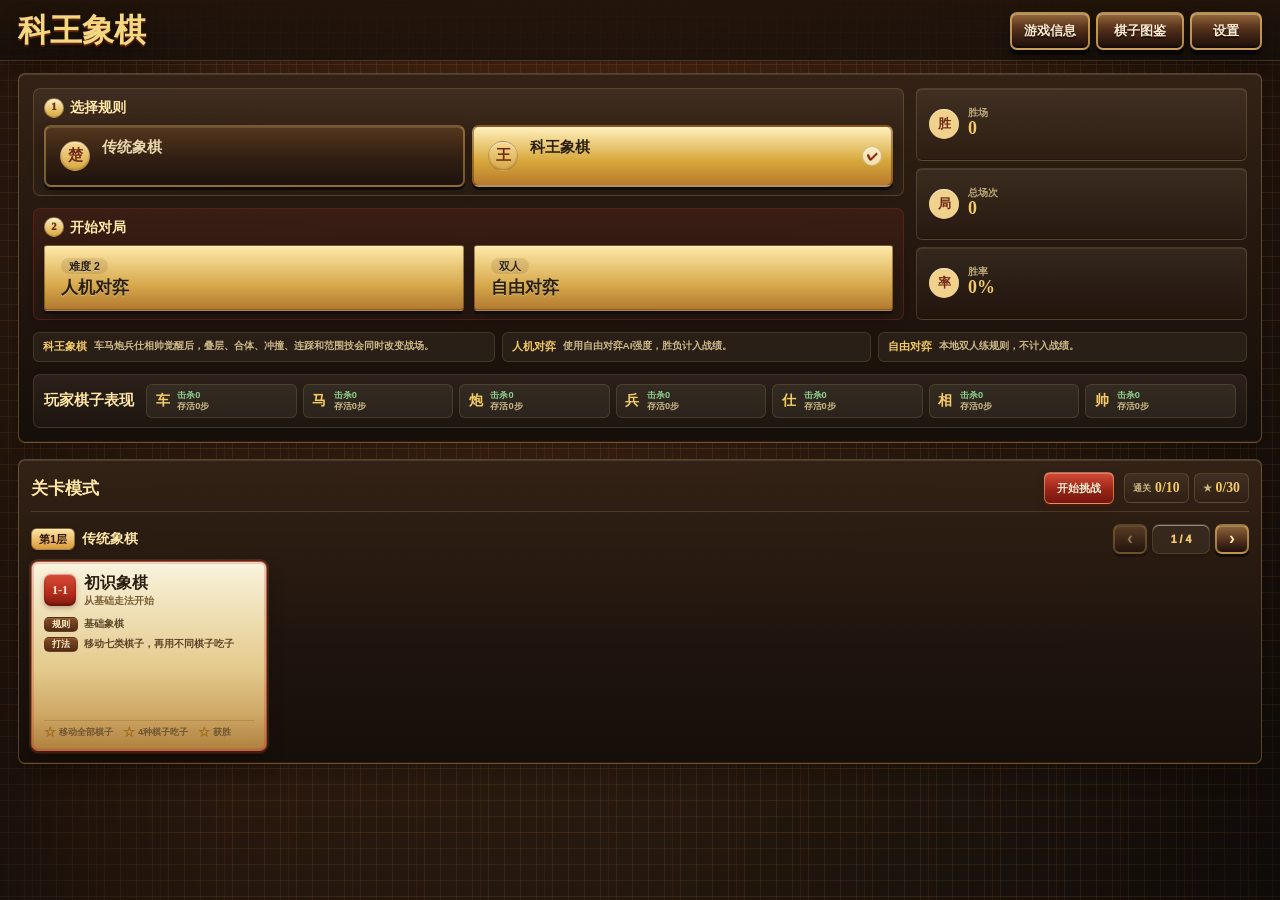
==== index.html @ 0804c70a "Paginate challenge tiers" ====
<!doctype html>
<html lang="zh-CN">
  <head>
    <meta charset="UTF-8" />
    <meta name="viewport" content="width=device-width, initial-scale=1.0" />
    <title>科王象棋</title>
    <meta name="description" content="科王象棋 / KW Chess 是一款中国象棋变体策略游戏，包含传统规则、觉醒棋子、叠层合体与对弈 AI。" />
    <link
      rel="icon"
      href="data:image/svg+xml,%3Csvg xmlns='http://www.w3.org/2000/svg' viewBox='0 0 64 64'%3E%3Ccircle cx='32' cy='32' r='28' fill='%23c8a96e' stroke='%23654321' stroke-width='4'/%3E%3Ctext x='32' y='40' text-anchor='middle' font-size='28' font-weight='bold' fill='%23b22222'%3E%E5%B8%85%3C/text%3E%3C/svg%3E"
    />
    <script type="module" crossorigin src="./assets/main-Dzpya5Uh.js"></script>
    <link rel="stylesheet" crossorigin href="./assets/main-CmqaZu65.css">
  </head>
  <body>
    <div id="app"></div>
  </body>
</html>
---- assets/main-CmqaZu65.css ----
:root{--bg: #141312;--bg-deep: #0c0b0a;--bg-warm: #1c1a18;--paper: #f4ead4;--paper-strong: #faf3e2;--paper-dim: #e8dcc4;--ink: #2c2418;--ink-soft: #7a6e5e;--ink-faint: #b0a48e;--accent: #c0392b;--accent-deep: #8b1a10;--accent-gold: #c9a84c;--accent-gold-deep: #9e7a28;--success: #2f7a58;--danger: #96524a;--info: #5e83cf;--red-piece: #b22222;--black-piece: #2c2c2c;--font-ui: "Noto Sans SC", -apple-system, "Segoe UI", sans-serif;--font-display: "Noto Serif SC", "SimSun", serif;--type-xs: .75rem;--type-sm: .85rem;--type-body: .95rem;--type-title: 1.1rem;--type-h2: 1.4rem;--type-h1: 2.2rem;--type-hero: 3.2rem;--radius-sm: 2px;--radius-md: 3px;--radius-lg: 4px;--radius-xl: 6px;--radius-pill: 4px;--shadow-card: 0 4px 16px rgba(10, 8, 4, .25), 0 1px 3px rgba(10, 8, 4, .15);--shadow-heavy: 0 12px 40px rgba(10, 8, 4, .4), 0 2px 8px rgba(10, 8, 4, .2);--shadow-btn: 0 2px 8px rgba(10, 8, 4, .3);--ease-out: cubic-bezier(.22, 1, .36, 1);--duration: .25s}*,*:before,*:after{box-sizing:border-box;margin:0;padding:0}html,body{height:100%;overflow:hidden}body{font-family:var(--font-ui);font-size:var(--type-body);color:var(--paper);background:var(--bg);-webkit-font-smoothing:antialiased;-moz-osx-font-smoothing:grayscale;-webkit-user-select:none;user-select:none}#app{width:100%;height:100%;overflow:hidden}button{font:inherit;cursor:pointer;border:none;background:none;color:inherit;touch-action:manipulation}button:disabled{opacity:.45;cursor:not-allowed}a{color:var(--accent-gold);text-decoration:none}.page-header{display:flex;align-items:center;gap:16px;padding:20px 32px}.page-title{font-family:var(--font-display);font-size:var(--type-h2);font-weight:700;color:var(--paper)}.page-body{flex:1;padding:0 32px 32px}.btn-back{display:inline-flex;align-items:center;justify-content:center;gap:4px;min-height:36px;padding:8px 14px;font-size:var(--type-sm);font-weight:700;color:#5b2a14;background:linear-gradient(180deg,#fff3d2,#d9b66c);border:1px solid rgba(77,37,16,.34);border-radius:var(--radius-pill);box-shadow:inset 0 1px #ffffff8c,0 2px 8px #00000038;transition:all var(--duration) var(--ease-out)}.btn-back:hover{background:linear-gradient(180deg,#fff8df,#e6c578);color:#441e0f;transform:translate(-2px)}.btn-primary{display:flex;align-items:center;justify-content:center;gap:10px;width:100%;padding:18px 32px;font-family:var(--font-display);font-size:1.2rem;font-weight:700;color:var(--paper-strong);background:linear-gradient(180deg,#d44a3a,#a82818);border-radius:var(--radius-md);box-shadow:var(--shadow-btn),inset 0 1px #fff3;transition:all var(--duration) var(--ease-out);position:relative;overflow:hidden}.btn-primary:before{content:"";position:absolute;top:0;right:0;bottom:0;left:0;background:linear-gradient(180deg,rgba(255,255,255,.1) 0%,transparent 50%);pointer-events:none}.btn-primary:hover:not(:disabled){transform:translateY(-2px);box-shadow:0 6px 20px #a8281880,inset 0 1px #ffffff40}.btn-primary:active:not(:disabled){transform:translateY(0)}.btn-primary .btn-icon{font-size:1.4em}.btn-primary .btn-hint{font-family:var(--font-ui);font-size:var(--type-xs);font-weight:400;opacity:.7;margin-left:auto}.btn-secondary{display:flex;align-items:center;justify-content:center;gap:8px;flex:1;padding:14px 20px;font-size:var(--type-body);font-weight:600;color:var(--ink);background:linear-gradient(180deg,var(--paper-strong) 0%,var(--paper-dim) 100%);border:1px solid rgba(0,0,0,.08);border-radius:var(--radius-md);box-shadow:var(--shadow-btn),inset 0 1px #fff9;transition:all var(--duration) var(--ease-out)}.btn-secondary:hover:not(:disabled){transform:translateY(-1px);box-shadow:0 4px 14px #0a080433,inset 0 1px #ffffffb3;background:linear-gradient(180deg,#fff 0%,var(--paper) 100%)}.btn-secondary .btn-icon{font-size:1.2em}.btn-large{padding:20px 36px;font-size:1.3rem}.home-page{width:100%;height:100%;display:flex;flex-direction:column;isolation:isolate;background:radial-gradient(ellipse at 50% -10%,rgba(207,93,47,.3) 0%,transparent 54%),radial-gradient(ellipse at 50% 100%,rgba(218,178,84,.17) 0%,transparent 48%),linear-gradient(180deg,#23150d,#15120f);position:relative}.home-page:before{content:"";position:absolute;top:0;right:0;bottom:0;left:0;z-index:-2;background:linear-gradient(rgba(120,64,29,.38) 1px,transparent 1px),linear-gradient(90deg,rgba(120,64,29,.38) 1px,transparent 1px),linear-gradient(rgba(242,190,92,.14) 1px,transparent 1px),linear-gradient(90deg,rgba(242,190,92,.14) 1px,transparent 1px),linear-gradient(135deg,#b95c2838,#462614b8 48%,#18120de0);background-size:64px 64px,64px 64px,16px 16px,16px 16px,auto;background-position:center top;opacity:.9}.home-page:after{content:"";position:absolute;top:0;right:0;bottom:0;left:0;z-index:-1;background:linear-gradient(90deg,rgba(10,7,5,.42) 0%,transparent 18%,transparent 82%,rgba(10,7,5,.42) 100%),linear-gradient(180deg,rgba(10,7,5,.12) 0%,transparent 28%,rgba(10,7,5,.36) 100%);pointer-events:none}.home-top-bar{position:relative;z-index:1;display:flex;align-items:center;justify-content:space-between;gap:14px;width:min(100%,860px);margin:0 auto;padding:calc(12px + env(safe-area-inset-top,0px)) 14px 10px;border-bottom:1px solid rgba(247,211,137,.18);flex-shrink:0;background:linear-gradient(180deg,#20130af0,#140e0ac7);box-shadow:0 8px 22px #00000047}.home-title-area{display:flex;align-items:center;gap:10px;min-width:0}.home-title{font-family:var(--font-display);font-size:clamp(1.45rem,5vw,2rem);font-weight:900;color:#f4d881;line-height:1.05;white-space:nowrap;text-shadow:0 2px 0 rgba(99,34,15,.9),0 8px 22px rgba(0,0,0,.42)}.home-subtitle{font-size:var(--type-xs);color:#d9c79f;line-height:1.35;white-space:nowrap;overflow:hidden;text-overflow:ellipsis}.home-progress-area{display:flex;gap:8px;flex-shrink:0}.home-tool-bar{display:flex;align-items:center;justify-content:flex-end;gap:6px;flex-shrink:0}.home-tool-button,.home-sheet-close{position:relative;min-width:72px;min-height:38px;display:inline-flex;align-items:center;justify-content:center;padding:0 12px;color:#f7ead1;background:linear-gradient(180deg,#ffe8aa2e,#ffe8aa0a 34%,#0003),linear-gradient(180deg,#7a4b24,#4b2715 52%,#24120c);border:2px solid rgba(216,174,91,.82);border-radius:7px;box-shadow:inset 0 1px #ffffff52,inset 0 -2px #00000057,0 5px #080705e6,0 9px 14px #0000005c;white-space:nowrap;text-shadow:0 2px 0 rgba(0,0,0,.52);transition:transform 90ms var(--ease-out),box-shadow 90ms var(--ease-out),background .14s var(--ease-out),color .14s var(--ease-out)}.home-tool-button[data-home-panel=codex]{min-width:88px}.home-tool-button b,.home-sheet-close{font-size:.84rem;font-weight:950;letter-spacing:0}.home-tool-button:hover,.home-tool-button:focus-visible,.home-sheet-close:hover,.home-sheet-close:focus-visible{color:#fff7df;transform:translateY(-1px)}.home-tool-button:active,.home-sheet-close:active{transform:translateY(3px);box-shadow:inset 0 2px 3px #0000004d,inset 0 1px #ffffff1f,0 1px #080705db,0 3px 7px #00000047}.home-tool-button[aria-pressed=true]{color:#fff7dd;background:linear-gradient(180deg,#ffebac2e,#ffebac09 32%,#00000038),linear-gradient(180deg,#cf4a34,#8e2115 56%,#4e120d);box-shadow:inset 0 1px #fff2c13d,inset 0 -2px #00000042,0 4px #3e1109e6,0 7px 14px #00000057}.home-tool-button[aria-pressed=true]:active{transform:translateY(3px);box-shadow:inset 0 2px 3px #00000057,inset 0 1px #fff2c129,0 1px #3e1109e6,0 3px 8px #0000004d}.progress-badge{display:flex;align-items:center;gap:5px;min-height:34px;padding:6px 10px;background:#faeccc1a;border:1px solid rgba(247,211,137,.2);border-radius:var(--radius-md);box-shadow:inset 0 1px #ffffff14}.progress-icon{font-size:.95rem;color:#f1c95f}.progress-text{font-family:var(--font-display);font-size:var(--type-sm);font-weight:700;color:#fff1c7;white-space:nowrap}.progress-label{font-size:var(--type-xs);color:#c6b58e;white-space:nowrap}.home-content{position:relative;z-index:1;flex:1;overflow-y:auto;overflow-x:hidden;width:min(100%,860px);margin:0 auto;padding:12px 12px calc(28px + env(safe-area-inset-bottom,0px));display:flex;flex-direction:column;gap:16px;scrollbar-width:thin;scrollbar-color:rgba(255,255,255,.1) transparent}.home-content::-webkit-scrollbar{width:6px}.home-content::-webkit-scrollbar-track{background:transparent}.home-content::-webkit-scrollbar-thumb{background:#ffffff1a;border-radius:3px}.home-action-row{display:grid;grid-template-columns:1fr 1fr;gap:7px}.home-action-primary,.home-action-secondary{min-height:36px;display:inline-flex;align-items:center;justify-content:center;gap:6px;padding:7px 10px;border-radius:var(--radius-md);font-weight:900;white-space:nowrap;box-shadow:inset 0 1px #ffffff5c,inset 0 -1px #44180852,0 3px #00000061,0 9px 16px #00000038}.home-action-primary,.home-action-secondary{color:#2a2012;background:linear-gradient(180deg,#ffe9a8,#d6a84b 62%,#b1782f);border:1px solid rgba(75,34,12,.48);text-shadow:0 1px 0 rgba(255,255,255,.35)}.home-action-primary:active,.home-action-secondary:active{transform:translateY(1px);box-shadow:inset 0 1px 3px #00000042,inset 0 -1px #ffffff21,0 1px #00000061}.home-play-panel{display:grid;gap:9px;padding:10px;background:linear-gradient(180deg,#362416e6,#22160eeb 56%,#160e09f0),#1b120cdb;border:1px solid rgba(247,211,137,.28);border-radius:7px;box-shadow:0 8px 22px #0000003d,inset 0 1px #ffffff1f,inset 0 -1px #4e230d85}.home-step-block{min-width:0;display:grid;gap:7px;padding:8px;background:linear-gradient(180deg,#fff4d211,#683d1c13 54%,#fff4d206);border:1px solid rgba(247,211,137,.18);border-radius:7px}.home-rule-step{border-color:#d8ae5b38}.home-play-step{border-color:#c0392b42;background:linear-gradient(180deg,#c0392b1f,#fff4d206)}.home-step-head{min-width:0;display:flex;align-items:center;gap:6px;min-height:22px}.home-step-head span{width:20px;height:20px;display:grid;place-items:center;flex:0 0 auto;color:#6e2917;background:linear-gradient(180deg,#fff0bc,#d8a83c);border:1px solid rgba(88,45,14,.42);border-radius:50%;font-family:var(--font-display);font-size:.66rem;font-weight:950;line-height:1;box-shadow:inset 0 1px #ffffff7a}.home-step-head b{color:#ffe7a8;font-family:var(--font-display);font-size:.82rem;font-weight:950;line-height:1;white-space:nowrap}.home-step-head em{min-width:0;margin-left:auto;color:#cdb889;font-size:.62rem;font-style:normal;font-weight:850;line-height:1;white-space:nowrap;overflow:hidden;text-overflow:ellipsis}.home-mode-switch{display:grid;grid-template-columns:repeat(2,minmax(0,1fr));gap:7px}.home-mode-button{position:relative;min-width:0;min-height:38px;display:inline-flex;align-items:center;justify-content:center;gap:7px;padding:7px 8px;color:#ead7ac;background:linear-gradient(180deg,#56381ef5,#311f12f5 55%,#1d120cf5),#2d1e12eb;border:2px solid rgba(216,174,91,.46);border-radius:7px;box-shadow:inset 0 1px #ffffff1f,0 3px #080705b8,0 7px 13px #00000038;transition:transform 90ms var(--ease-out),box-shadow 90ms var(--ease-out),background .14s var(--ease-out)}.home-mode-button i{position:absolute;top:50%;right:9px;transform:translateY(-50%);width:20px;height:20px;display:grid;place-items:center;color:#8a2b14;background:#fff8dbbd;border:1px solid rgba(94,45,15,.24);border-radius:50%;font-size:.68rem;font-style:normal;font-weight:950;line-height:1;box-shadow:inset 0 1px #ffffff9e}.home-mode-button span{width:26px;height:26px;display:grid;place-items:center;flex-shrink:0;border-radius:50%;font-family:var(--font-display);font-weight:900;color:#6e2917;background:linear-gradient(180deg,#f7d993,#d7a845);border:1px solid rgba(93,45,17,.28);box-shadow:inset 0 1px #ffffff9e,inset 0 -1px 2px #53260e47}.home-mode-button b{min-width:0;font-size:.86rem;font-weight:950;white-space:nowrap;overflow:hidden;text-overflow:ellipsis}.home-record-strip i,.home-record-strip em,.home-desktop-play-info,.home-desktop-stats{display:none}.home-mode-button.is-active{color:#2b2114;background:linear-gradient(180deg,#fff0bc,#d8a83c 58%,#b77a2c);border-color:#582d0e7a;padding-right:32px}.home-mode-button:active{transform:translateY(2px);box-shadow:inset 0 1px 2px #00000038,0 1px #080705b8,0 3px 8px #0000002e}.home-record-strip{min-width:0;display:grid;grid-template-columns:repeat(3,minmax(0,1fr));gap:5px}.home-record-strip div{min-width:0;min-height:36px;display:flex;align-items:center;justify-content:center;gap:5px;padding:5px 6px;background:linear-gradient(180deg,#fff4d213,#5230180e);border:1px solid rgba(247,211,137,.17);border-radius:6px;box-shadow:inset 0 1px #ffffff14,inset 0 -1px #0000002e}.home-record-strip b{color:#f4cb67;font-family:var(--font-display);font-size:.92rem;line-height:1;white-space:nowrap}.home-record-strip span{color:#bea87b;font-size:.68rem;font-weight:850;line-height:1;white-space:nowrap}.home-action-primary span,.home-action-secondary span{min-width:34px;padding:2px 5px;border-radius:999px;font-size:.62rem;line-height:1;text-align:center;background:#57320f21}.challenge-panel{display:grid;gap:9px;padding:10px;background:linear-gradient(180deg,#362416e6,#22160eeb 56%,#160e09f0),#160f0adb;border:1px solid rgba(247,211,137,.28);border-radius:7px;box-shadow:0 8px 22px #00000038,inset 0 1px #ffffff1f,inset 0 -1px #4e230d85}.challenge-head{display:flex;align-items:center;justify-content:space-between;gap:10px;padding-bottom:7px;border-bottom:1px solid rgba(247,211,137,.15)}.challenge-head h2{color:#ffe7a8;font-family:var(--font-display);font-size:1.08rem;line-height:1.1;margin-right:auto}.challenge-head-start{min-height:32px;display:inline-flex;align-items:center;justify-content:center;flex:0 0 auto;padding:5px 12px;color:#fff4d7;background:linear-gradient(180deg,#d44b38,#982216 58%,#74170e);border:1px solid rgba(255,220,142,.44);border-radius:6px;font-size:.7rem;font-weight:950;line-height:1;white-space:nowrap;box-shadow:inset 0 1px #ffffff47,0 2px #56190b9e,0 5px 9px #50140a33;text-shadow:0 1px 0 rgba(0,0,0,.28);transition:transform 90ms var(--ease-out),box-shadow 90ms var(--ease-out),filter 90ms var(--ease-out)}.challenge-head-start:hover,.challenge-head-start:focus-visible{filter:brightness(1.06);transform:translateY(-1px)}.challenge-head-start:active{transform:translateY(1px);box-shadow:inset 0 1px 2px #00000038,0 1px #56190b9e,0 3px 7px #50140a2e}.challenge-summary{display:flex;gap:5px;flex-shrink:0}.challenge-summary span{min-height:30px;display:inline-flex;align-items:center;justify-content:center;gap:4px;padding:4px 8px;color:#cdb889;background:linear-gradient(180deg,#fff4d213,#5230180e);border:1px solid rgba(247,211,137,.17);border-radius:6px;font-size:.56rem;font-weight:850;line-height:1;white-space:nowrap}.challenge-summary b{color:#f4cb67;font-family:var(--font-display);font-size:.86rem;line-height:1}.challenge-level-list{display:grid;grid-template-columns:1fr;gap:10px}.challenge-tier-group{min-width:0;display:grid;gap:7px}.challenge-tier-head{display:flex;align-items:center;gap:7px;min-width:0;color:#f4cb67;font-size:.7rem;font-weight:900;line-height:1}.challenge-tier-head span{flex:0 0 auto;display:inline-grid;place-items:center;min-height:22px;padding:3px 7px;color:#30180d;background:linear-gradient(180deg,#ffe5a4,#d99b36);border:1px solid rgba(63,29,12,.48);border-radius:6px;box-shadow:inset 0 1px #ffffff73,0 2px 4px #0000002e}.challenge-tier-head b{flex:1 1 auto;min-width:0;color:#ffe7a8;font-family:var(--font-display);font-size:.86rem;white-space:nowrap;overflow:hidden;text-overflow:ellipsis}.challenge-tier-head .challenge-pager{flex:0 0 auto;width:auto;margin-left:auto;display:grid;grid-template-columns:34px 58px 34px;align-items:center;gap:5px}.challenge-tier-list{display:grid;grid-template-columns:repeat(3,minmax(0,1fr));gap:8px}.challenge-level-card{position:relative;min-width:0;min-height:142px;display:grid;grid-template-rows:auto minmax(0,1fr) auto;gap:9px;padding:11px;color:#2a1d11;text-align:left;background:linear-gradient(180deg,#fff8e0fa,#e8cd8efa 58%,#c29048f7);border:1px solid rgba(93,45,17,.5);border-radius:7px;box-shadow:0 3px #48220c57,0 10px 18px #0003,inset 0 1px #ffffffd1,inset 0 -1px #54261052,inset 0 0 0 1px #fff4d238;transition:transform .12s var(--ease-out),border-color .12s var(--ease-out),background .12s var(--ease-out),box-shadow .12s var(--ease-out);overflow:hidden}.challenge-level-card.is-playable{cursor:pointer}.challenge-level-card.is-playable:hover,.challenge-level-card.is-playable:focus-visible{transform:translateY(-1px);border-color:#9e5e1c99}.challenge-level-card.is-selected{border-color:#c0392bd1;box-shadow:0 3px #5b1b0d6b,0 10px 18px #0003,inset 0 0 0 2px #c0392b3d,inset 0 1px #ffffffd1,0 0 0 2px #ffdc821f}.challenge-level-card[data-mode=kw],.challenge-level-card[data-mode=mixed]{background:linear-gradient(180deg,#fff1cffa,#e2b870fa 58%,#b46337f7)}.challenge-level-card:before{content:"";position:absolute;top:0;right:0;bottom:0;left:0;pointer-events:none;background:linear-gradient(180deg,rgba(255,255,255,.12),transparent 18%,transparent 82%,rgba(72,34,12,.14));opacity:.72}.challenge-level-card.is-completed{box-shadow:0 3px #48220c57,0 10px 18px #0003,inset 4px 0 #c0392bdb,inset 0 1px #ffffffd1,inset 0 -1px #54261052,inset 0 0 0 1px #fff4d22e}.challenge-level-card.is-locked{color:#d9c79f;background:linear-gradient(180deg,#342416f2,#231911eb);border-color:#f7d3892e;box-shadow:0 3px #08070599,0 8px 15px #0003,inset 0 1px #ffffff0f}.challenge-level-card.is-locked:before{background:linear-gradient(180deg,rgba(255,255,255,.05),transparent 24%,transparent 82%,rgba(0,0,0,.16));opacity:.9}.challenge-card-head{position:relative;z-index:1;min-width:0;display:grid;grid-template-columns:auto minmax(0,1fr);gap:8px;align-items:start}.challenge-index{width:32px;height:32px;display:grid;place-items:center;border-radius:7px;color:#fff4d7;background:linear-gradient(180deg,#d94b38,#b52d1c 58%,#82190f);font-family:var(--font-display);font-size:.76rem;font-weight:900;line-height:1;box-shadow:inset 0 1px #ffffff75,inset 0 -2px 3px #0000003d,0 2px 5px #50140a57}.challenge-card-title{min-width:0}.challenge-card-title strong{display:block;color:#2a1d11;font-family:var(--font-display);font-size:.98rem;line-height:1.12;white-space:nowrap;overflow:hidden;text-overflow:ellipsis}.challenge-card-title em{display:-webkit-box;margin-top:3px;color:#785d34;font-size:.6rem;font-style:normal;font-weight:800;line-height:1.25;-webkit-line-clamp:2;-webkit-box-orient:vertical;overflow:hidden}.challenge-force-brief{position:relative;z-index:1;min-width:0;display:grid;align-content:start;gap:5px;overflow:hidden}.challenge-force-brief p{min-width:0;display:grid;grid-template-columns:auto minmax(0,1fr);align-items:start;gap:6px;margin:0;color:#5d4528;font-size:.65rem;font-weight:850;line-height:1.36}.challenge-force-brief b{min-width:34px;display:inline-grid;place-items:center;padding:2px 5px;color:#fff1c7;background:linear-gradient(180deg,#7a3e18eb,#46230ff2);border:1px solid rgba(84,38,16,.28);border-radius:5px;font-size:.56rem;line-height:1;box-shadow:inset 0 1px #ffffff24}.challenge-force-brief span{min-width:0;display:-webkit-box;-webkit-box-orient:vertical;-webkit-line-clamp:2;overflow:hidden}.challenge-star-goals{position:relative;z-index:1;min-width:0;display:flex;flex-wrap:wrap;gap:4px 9px;padding-top:5px;border-top:1px solid rgba(92,43,16,.18)}.challenge-star-chip{min-width:0;display:inline-flex;align-items:center;justify-content:flex-start;gap:3px;padding:0;color:#6f5531;font-size:.56rem;font-weight:850;line-height:1.15}.challenge-star-chip b{flex:0 0 auto;width:auto;height:auto;display:inline;color:#9d6b1b;font-family:var(--font-display);font-size:.72rem;line-height:1}.challenge-star-chip em{min-width:0;display:block;color:inherit;font-style:normal;white-space:nowrap;overflow:hidden;text-overflow:ellipsis}.challenge-star-chip.is-earned{color:#9d2417}.challenge-star-chip.is-earned b{color:#c9781d}.challenge-level-card.is-locked .challenge-card-title strong,.challenge-level-card.is-locked .challenge-card-title em,.challenge-level-card.is-locked .challenge-force-brief,.challenge-level-card.is-locked .challenge-force-brief span,.challenge-level-card.is-locked .challenge-star-chip,.challenge-level-card.is-locked .challenge-star-chip b,.challenge-level-card.is-locked .challenge-star-chip em{color:#c1af8e;text-shadow:none}.challenge-level-card.is-locked .challenge-force-brief b{color:#e2c995;background:#fff4d217;border-color:#f7d3891a}.challenge-level-card.is-locked .challenge-star-chip{color:#b5a07b}.challenge-level-card.is-locked .challenge-star-chip b{color:#8f7d61}.challenge-level-card.is-locked .challenge-index{color:#ddc99f;background:#ffffff1a}.challenge-pager{display:grid;grid-template-columns:42px minmax(0,1fr) 42px;align-items:center;gap:7px}.challenge-pager button{height:36px;display:grid;place-items:center;color:#ffe7a8;background:linear-gradient(180deg,#ffe8aa29,#0000002e),linear-gradient(180deg,#7a4b24,#4b2715 56%,#24120c);border:2px solid rgba(216,174,91,.66);border-radius:7px;font-size:1.35rem;font-weight:900;line-height:1;box-shadow:inset 0 1px #ffffff38,0 3px #080705c7}.challenge-tier-head .challenge-pager button{height:30px;font-size:1.12rem}.challenge-pager button:active:not(:disabled){transform:translateY(2px);box-shadow:inset 0 1px 2px #0000003d,0 1px #080705c7}.challenge-pager span{min-height:34px;display:grid;place-items:center;color:#f4cb67;background:#fff4d20e;border:1px solid rgba(247,211,137,.13);border-radius:7px;font-size:.78rem;font-weight:950;line-height:1}.challenge-tier-head .challenge-pager span{min-height:30px;padding:0 6px;font-size:.66rem}.home-codex-card{padding:9px 10px 10px;background:linear-gradient(180deg,#20150de6,#0e0b08eb);border:1px solid rgba(247,211,137,.14);border-radius:var(--radius-lg);box-shadow:0 6px 18px #0003}.home-codex-head{display:flex;align-items:center;justify-content:space-between;gap:8px;margin-bottom:8px}.home-codex-head strong{display:block;font-family:var(--font-display);font-size:.98rem;color:#ffe7a8;line-height:1.1}.home-codex-head span{display:block;margin-top:1px;font-size:.68rem;color:#bba77e;line-height:1.1;white-space:nowrap}.home-codex-head em{flex-shrink:0;font-style:normal;font-size:.76rem;font-weight:900;color:#f4cb67}.home-codex-rail{display:flex;gap:7px;overflow-x:auto;overflow-y:hidden;padding-bottom:2px;scrollbar-width:none}.home-codex-rail::-webkit-scrollbar{display:none}.codex-token{flex:0 0 132px;min-width:0;min-height:50px;display:flex;align-items:center;gap:7px;padding:7px;text-align:left;color:#2a1d11;background:linear-gradient(180deg,#fff7e1f5,#e0c285eb);border:1px solid rgba(84,38,16,.38);border-radius:var(--radius-md);box-shadow:inset 0 1px #ffffff8f,0 2px 7px #0000002e}.codex-token.is-mastered{border-color:#c9a84cc7;box-shadow:inset 3px 0 #c0392bcc,inset 0 1px #ffffff8f,0 2px 7px #0000002e}.codex-token.is-locked{color:#9e9079;background:#ffffff0b;border-color:#ffffff14;box-shadow:none}.codex-piece{width:30px;height:30px;display:grid;place-items:center;flex-shrink:0;border-radius:50%;font-family:var(--font-display);font-size:1rem;font-weight:900;color:#a82116;background:#f3d997;border:1px solid rgba(95,41,16,.42)}.codex-token.is-locked .codex-piece{color:#8d806c;background:#ffffff14;border-color:#ffffff14}.codex-info{min-width:0;display:flex;flex-direction:column;gap:1px}.codex-info b{font-family:var(--font-display);font-size:.88rem;line-height:1.1;white-space:nowrap}.codex-info small{font-size:.64rem;color:#725b38;line-height:1.12;white-space:nowrap}.codex-token.is-locked .codex-info small{color:#b0a48ebd}.home-modal[hidden]{display:none}.home-modal{position:fixed;left:0;right:0;top:calc(58px + env(safe-area-inset-top,0px));bottom:0;z-index:30;display:flex;align-items:flex-start;justify-content:center;padding:8px 12px 14px;background:linear-gradient(180deg,#07050361,#070503bd);-webkit-backdrop-filter:blur(2px) saturate(.86);backdrop-filter:blur(2px) saturate(.86)}.home-modal[data-home-modal=author],.home-modal[data-home-modal=settings]{align-items:flex-start}.home-sheet{position:relative;width:min(100%,820px);max-height:calc(100vh - 78px - env(safe-area-inset-top,0px) - env(safe-area-inset-bottom,0px));display:flex;flex-direction:column;overflow:hidden;color:#fff1c7;background:linear-gradient(rgba(255,244,210,.045) 1px,transparent 1px),linear-gradient(90deg,rgba(255,244,210,.034) 1px,transparent 1px),radial-gradient(ellipse at 20% 0%,rgba(201,168,76,.13) 0%,transparent 46%),linear-gradient(180deg,#362a19fc,#17110bfc);background-size:18px 18px,18px 18px,auto,auto;border:2px solid rgba(247,211,137,.38);border-bottom-color:#492e14e0;border-radius:8px;box-shadow:0 5px #080705db,0 18px 40px #0000007a,inset 0 1px #ffffff1a;animation:homeSheetIn .15s var(--ease-out) both}.home-modal[data-home-modal=author] .home-sheet,.home-modal[data-home-modal=settings] .home-sheet{width:min(100%,430px)}.home-sheet-head{display:flex;align-items:center;justify-content:space-between;gap:10px;min-height:56px;padding:10px 14px;background:linear-gradient(180deg,#fff4d21c,#fff4d208);border-bottom:2px solid rgba(73,46,20,.72)}.home-modal[data-home-modal=codex] .home-sheet-head{display:grid;grid-template-columns:auto minmax(160px,1fr) auto;align-items:center}.home-sheet-kicker{display:block;font-size:.68rem;font-weight:850;color:#cdb889;line-height:1.1}.home-sheet-head h2{margin-top:0;font-family:var(--font-display);font-size:1.18rem;color:#ffe7a8;line-height:1.1;text-shadow:0 2px 0 rgba(0,0,0,.46)}.home-sheet-close{min-width:58px;color:#ffe7a8}.home-sheet-body{overflow-y:auto;padding:12px;display:flex;flex-direction:column;gap:10px;overscroll-behavior:contain;scrollbar-width:thin;scrollbar-color:rgba(255,255,255,.12) transparent}.home-modal-block{padding:10px 11px;background:linear-gradient(rgba(255,244,210,.028) 1px,transparent 1px),linear-gradient(90deg,rgba(255,244,210,.022) 1px,transparent 1px),linear-gradient(180deg,#fff4d217,#fff4d209);background-size:16px 16px,16px 16px,auto;border:1px solid rgba(247,211,137,.2);border-radius:7px;box-shadow:inset 0 1px #ffffff12,0 2px #0003}.home-modal-block h3,.modal-codex-section h3{font-family:var(--font-display);font-size:.95rem;color:#ffe7a8;line-height:1.15;margin-bottom:6px}.home-modal-block p{font-size:.78rem;color:#d2bf97;line-height:1.48}.home-modal-block strong{color:#fff1c7}.home-modal-block a{color:#f4cb67;font-weight:800}.info-author-card{display:grid;grid-template-columns:minmax(0,1fr) auto;align-items:stretch;gap:8px;background:linear-gradient(90deg,rgba(192,57,43,.28) 0 2px,transparent 2px),linear-gradient(rgba(255,244,210,.026) 1px,transparent 1px),linear-gradient(90deg,rgba(255,244,210,.02) 1px,transparent 1px),linear-gradient(180deg,#ffe0971c,#562c163d);background-size:auto,16px 16px,16px 16px,auto}.info-author-links{min-width:0;display:grid;grid-template-columns:minmax(108px,.45fr) minmax(0,1fr);gap:7px}.info-author-main,.info-link-list{min-width:0;display:grid;align-content:center;gap:5px;padding:8px 9px;border:1px solid rgba(247,211,137,.16);border-radius:7px;background:#120d0942;box-shadow:inset 0 1px #ffffff0f}.info-author-line{display:flex;align-items:baseline;gap:8px;margin:0}.info-author-line strong{color:#d9c79f;font-size:.8rem;font-weight:900;white-space:nowrap}.info-author-line a,.recommend-list a{text-decoration:underline;text-decoration-thickness:1px;text-underline-offset:3px}.info-author-line a{font-size:.9rem;color:#ffe7a8;white-space:nowrap}.info-author-main p:not(.info-author-line){color:#d2bf97;font-size:.7rem;line-height:1.38}.info-link-list p{margin:0;color:#d2bf97;font-size:.73rem;line-height:1.26}.info-link-list a{display:inline-flex;align-items:baseline;gap:3px;max-width:100%;color:#d2bf97}.info-link-list a span{color:#f4cb67;white-space:nowrap}.info-link-list a em{color:#cdb889;font-size:.66rem;font-style:normal;font-weight:800;white-space:nowrap}.info-qr-placeholder{min-width:92px;display:grid;justify-items:center;align-content:center;gap:4px}.info-qr-box{width:78px;aspect-ratio:1 / 1;display:grid;place-items:center;color:#4a2312bf;background:linear-gradient(45deg,#f8ecd0 25%,#fff8e8 25%,#fff8e8 50%,#f8ecd0 50%,#f8ecd0 75%,#fff8e8 75%);background-size:12px 12px;border:2px solid rgba(72,36,18,.72);border-radius:8px;box-shadow:inset 0 0 0 1px #ffffff80,0 2px #0000003d}.info-qr-box span{min-width:34px;min-height:34px;display:grid;place-items:center;color:#4a2312;background:#fff8e8e6;border:1px solid rgba(74,35,18,.34);border-radius:4px;font-size:.72rem;font-weight:950}.info-qr-placeholder>span{color:#cdb889;font-size:.6rem;font-weight:900;line-height:1.15;text-align:center}.info-stats-block{display:grid;gap:8px}.info-stats-block h3{margin-bottom:0}.info-stats-head{display:flex;align-items:center;justify-content:space-between;gap:8px;min-width:0}.stats-scope-switch{display:grid;grid-template-columns:repeat(2,minmax(0,1fr));gap:5px;width:128px;flex-shrink:0}.stats-scope-button{min-height:32px;display:grid;place-items:center;color:#dfc89a;background:linear-gradient(180deg,#fff4d21c,#fff4d209),#25190feb;border:2px solid rgba(216,174,91,.44);border-radius:7px;font-size:.68rem;font-weight:950;line-height:1;box-shadow:inset 0 1px #ffffff1a,0 3px #080705b8}.stats-scope-button.is-active{color:#3b200e;background:linear-gradient(180deg,#fff0b7,#d9a83e);border-color:#4c230c9e;box-shadow:inset 0 1px #ffffffa3,0 3px #4d260db8}.info-stats-note{color:#bda77c!important;font-size:.66rem!important;line-height:1.3!important}.usage-inline-stats{display:grid;grid-template-columns:repeat(3,minmax(0,1fr));gap:6px}.usage-inline-stats span{min-width:0;min-height:36px;display:flex;flex-direction:column;align-items:center;justify-content:center;gap:3px;padding:5px 6px;color:#cdb889;background:linear-gradient(180deg,#fff4d217,#fff4d20a);border:1px solid rgba(247,211,137,.16);border-radius:7px;font-size:.62rem;font-weight:900;line-height:1;white-space:nowrap;overflow:hidden;box-shadow:inset 0 1px #ffffff12}.usage-inline-stats b{color:#f4cb67;font-family:var(--font-display);font-size:.72rem;font-weight:950;white-space:nowrap}.usage-inline-stats em{min-width:0;color:#8fce8f;font-size:.55rem;font-style:normal;font-weight:850;overflow:hidden;text-overflow:ellipsis}.battle-piece-grid{display:grid;grid-template-columns:repeat(2,minmax(0,1fr));gap:6px}.battle-piece-card{min-width:0;display:grid;grid-template-columns:auto minmax(0,1fr);align-items:center;gap:6px;padding:6px 7px;color:#cdb889;background:linear-gradient(180deg,#fff4d217,#fff4d20a);border:1px solid rgba(247,211,137,.16);border-radius:7px;box-shadow:inset 0 1px #ffffff12}.battle-piece-card>b{width:1.1em;color:#f4cb67;font-family:var(--font-display);font-size:.86rem;font-weight:950;text-align:center}.battle-piece-card span{min-width:0;display:flex;align-items:center;gap:8px;color:#d8c49c;font-size:.6rem;font-weight:900;line-height:1;white-space:nowrap}.battle-piece-card em{min-width:0;color:#8fce8f;font-size:.6rem;font-style:normal;font-weight:850;overflow:hidden;text-overflow:ellipsis}.recommend-list{display:grid;gap:6px}.recommend-list p{margin:0;color:#d2bf97;font-size:.75rem;line-height:1.45}.recommend-list a{color:#ffe7a8;font-weight:900;white-space:nowrap}.modal-stat-grid{display:grid;grid-template-columns:repeat(4,minmax(0,1fr));gap:6px}.modal-stat-grid div{display:flex;flex-direction:column;align-items:center;justify-content:center;min-height:46px;padding:6px 4px;border:1px solid rgba(247,211,137,.18);border-radius:7px;background:linear-gradient(180deg,#fff4d21a,#fff4d20b);box-shadow:inset 0 1px #ffffff12}.modal-stat-grid b{font-family:var(--font-display);font-size:.94rem;color:#f4cb67;line-height:1.1;white-space:nowrap}.modal-stat-grid span{margin-top:2px;font-size:.65rem;color:#bda77c;white-space:nowrap}.usage-stat-grid{grid-template-columns:repeat(3,minmax(0,1fr))}.usage-stat-grid div{min-height:56px}.usage-stat-grid em{margin-top:2px;color:#8fce8f;font-size:.56rem;font-style:normal;font-weight:850;line-height:1;white-space:nowrap}.codex-overview{display:grid;grid-template-columns:auto minmax(0,1fr);gap:9px;align-items:center;padding:9px 10px;background:#fff4d211;border:1px solid rgba(247,211,137,.16);border-radius:7px;box-shadow:inset 0 1px #ffffff12,0 2px #0000002e}.codex-overview p{font-size:.76rem;line-height:1.42;color:#d2bf97}.codex-progress-pill{min-width:72px;min-height:50px;display:flex;flex-direction:column;align-items:center;justify-content:center;border-radius:7px;background:linear-gradient(180deg,#ffe7a829,#c0392b1f);border:1px solid rgba(247,211,137,.18);box-shadow:inset 0 1px #ffffff14}.codex-progress-pill b{font-family:var(--font-display);color:#f4cb67;font-size:1rem;line-height:1.1}.codex-progress-pill span{margin-top:2px;font-size:.62rem;color:#cdb889;white-space:nowrap}.codex-tab-row{display:grid;grid-template-columns:repeat(3,minmax(0,1fr));gap:6px}.codex-tab-row span{min-height:32px;display:grid;place-items:center;color:#fff1c7;background:linear-gradient(180deg,#fff4d21c,#fff4d20b);border:1px solid rgba(247,211,137,.2);border-radius:7px;font-size:.72rem;font-weight:850;white-space:nowrap;box-shadow:inset 0 1px #ffffff14,0 2px #0000002e}.modal-codex-section{display:flex;flex-direction:column;gap:7px}.modal-codex-grid{display:grid;grid-template-columns:repeat(2,minmax(0,1fr));gap:7px}.modal-codex-card{min-width:0;padding:9px;color:#2a1d11;background:linear-gradient(180deg,#fff7e1f5,#e0c285eb);border:1px solid rgba(84,38,16,.38);border-radius:7px;box-shadow:inset 0 1px #ffffff8c,0 3px #0000002e,0 5px 9px #00000029}.modal-codex-card.is-locked{border-color:#6f482457;opacity:.92}.modal-codex-head{display:flex;align-items:center;gap:7px;min-width:0}.modal-codex-piece,.modal-codex-extra{width:30px;height:30px;display:grid;place-items:center;flex-shrink:0;border-radius:50%;font-family:var(--font-display);font-weight:900;color:#a82116;background:#f3d997;border:1px solid rgba(95,41,16,.42)}.modal-codex-extra{color:#2a2012}.modal-codex-head div{min-width:0}.modal-codex-head strong{display:block;font-family:var(--font-display);font-size:.92rem;line-height:1.12;white-space:nowrap;overflow:hidden;text-overflow:ellipsis}.modal-codex-head em{display:block;margin-top:2px;color:#725b38;font-size:.64rem;font-style:normal;font-weight:700;line-height:1.1;white-space:nowrap}.modal-codex-card p{margin-top:7px;color:#5d4a2f;font-size:.7rem;line-height:1.42}.settings-block{display:flex;flex-direction:column;gap:10px}.setting-row{display:grid;grid-template-columns:minmax(0,1fr) 122px;gap:10px;align-items:center;min-height:42px}.setting-row span{min-width:0}.setting-row b{display:block;color:#fff1c7;font-size:.82rem;line-height:1.2}.setting-row small{display:block;margin-top:2px;color:#bda77c;font-size:.64rem;line-height:1.2}.setting-row input[type=range]{width:100%;accent-color:#c0392b}.setting-segment{display:grid;grid-template-columns:repeat(4,minmax(0,1fr));gap:5px}.setting-segment button{min-height:38px;border:2px solid rgba(216,174,91,.44);border-radius:7px;background:linear-gradient(180deg,#fff4d21c,#fff4d209),#25190feb;color:#d9c79f;font-size:.78rem;font-weight:950;box-shadow:inset 0 1px #ffffff1a,0 3px #080705b8}.setting-segment button.is-active{color:#2a2012;background:linear-gradient(180deg,#ffe7a6,#d5a845);border-color:#582d0e7a;box-shadow:inset 0 1px #ffffff73,0 3px #5735106b}.setting-segment button:active{transform:translateY(2px);box-shadow:inset 0 1px 2px #00000038,0 1px #080705b8}.setting-note{color:#bda77c;font-size:.7rem;line-height:1.42}.rules-switch{display:grid;grid-template-columns:repeat(2,minmax(0,1fr));gap:7px;padding-bottom:2px}.rules-switch-head{padding-bottom:0;width:100%;max-width:380px;justify-self:center}.rules-switch button{min-height:38px;display:grid;place-items:center;color:#dfc89a;background:linear-gradient(180deg,#fff4d21c,#fff4d209),#25190feb;border:2px solid rgba(216,174,91,.44);border-radius:7px;font-size:.78rem;font-weight:950;white-space:nowrap;box-shadow:inset 0 1px #ffffff1a,0 3px #080705b8}.rules-switch-head button{min-height:40px;padding-inline:10px;font-size:.8rem}.codex-piece-tabs{display:grid;grid-template-columns:repeat(4,minmax(0,1fr));gap:6px}.codex-piece-tabs button{min-width:0;min-height:34px;display:inline-flex;align-items:center;justify-content:center;gap:5px;padding:5px 6px;color:#dfc89a;background:linear-gradient(180deg,#fff4d21a,#fff4d209),#25190fe6;border:1px solid rgba(216,174,91,.38);border-radius:7px;box-shadow:inset 0 1px #ffffff14,0 2px #0807059e}.codex-piece-tabs button.is-active{color:#fff5d4;background:linear-gradient(180deg,#d94c38,#9a2115);border-color:#ffdf9780}.codex-piece-tabs button:active{transform:translateY(1px);box-shadow:inset 0 1px 2px #00000038,0 1px #0807059e}.codex-piece-tabs span{color:inherit;font-family:var(--font-display);font-size:.86rem;font-weight:950;line-height:1}.codex-piece-tabs b{min-width:0;font-size:.76rem;font-weight:900;line-height:1;white-space:nowrap;overflow:hidden;text-overflow:ellipsis}.rules-switch button.is-active:first-child{color:#2b2114;background:linear-gradient(180deg,#fff0bc,#d8a83c);border-color:#582d0e7a}.rules-switch button.is-active:last-child{color:#fff5d4;background:linear-gradient(180deg,#d94c38,#9a2115);border-color:#ffdf9770}.rules-switch button:active{transform:translateY(2px);box-shadow:inset 0 1px 2px #00000038,0 1px #080705b8}.rules-legend{display:flex;flex-wrap:wrap;gap:5px;padding:6px;background:#120c085c;border:1px solid rgba(247,211,137,.14);border-radius:7px}.rules-legend span{min-height:20px;display:inline-flex;align-items:center;padding:3px 6px;border-radius:999px;color:#f8edcf;font-size:.58rem;font-weight:900;line-height:1;white-space:nowrap}.legend-move{background:#3a8b52bd}.legend-attack{background:#b32d20c7}.legend-skill{background:#3e6086d1}.legend-combo{background:#72428fd1}.rules-pager{display:grid;grid-template-columns:42px minmax(0,1fr) 42px;align-items:center;gap:7px}.rules-pager button{min-height:36px;display:grid;place-items:center;color:#ffe7a8;background:linear-gradient(180deg,#ffe8aa29,#0000002e),linear-gradient(180deg,#7a4b24,#4b2715 56%,#24120c);border:2px solid rgba(216,174,91,.66);border-radius:7px;font-size:1.3rem;font-weight:950;line-height:1;box-shadow:inset 0 1px #ffffff38,0 3px #080705c7}.rules-pager button:active{transform:translateY(2px);box-shadow:inset 0 1px 2px #0000003d,0 1px #080705c7}.rules-pager div{min-height:36px;display:grid;place-items:center;justify-content:center;padding:6px 8px;color:#f4cb67;background:#fff4d20f;border:1px solid rgba(247,211,137,.15);border-radius:7px;line-height:1}.rules-pager b{font-size:.78rem;font-weight:950;white-space:nowrap}.rules-panel{min-width:0}.rules-grid{display:grid;grid-template-columns:repeat(2,minmax(0,1fr));gap:8px}.rules-grid.is-paged{grid-template-columns:1fr}.rule-card{min-width:0;display:flex;flex-direction:column;gap:8px;padding:8px;color:#2a1d11;background:linear-gradient(180deg,#fff8e5fa,#e0c285f0);border:1px solid rgba(84,38,16,.36);border-radius:7px;box-shadow:inset 0 1px #fff9,0 3px #00000029,0 6px 12px #00000024}.rule-visuals{min-width:0;display:grid;grid-template-columns:repeat(auto-fit,minmax(78px,1fr));align-items:stretch;gap:6px}.rule-diagram{min-width:0;display:grid;grid-template-rows:auto;align-content:start;justify-items:center;padding:6px;border:1px solid rgba(95,41,16,.18);border-radius:6px;background:#7b4a1c14}.rule-mini-board{--board-size: 5;position:relative;width:min(82px,100%);aspect-ratio:1;display:grid;grid-template-columns:repeat(var(--board-size),minmax(0,1fr));grid-template-rows:repeat(var(--board-size),minmax(0,1fr));overflow:hidden;border:2px solid rgba(96,47,19,.58);border-radius:7px;background:linear-gradient(rgba(121,68,28,.32) 1px,transparent 1px),linear-gradient(90deg,rgba(121,68,28,.32) 1px,transparent 1px),#ebd29a;background-size:calc(100% / var(--board-size)) calc(100% / var(--board-size));box-shadow:inset 0 1px #ffffff85,0 2px 5px #4b210c38}.rule-palace-frame{position:absolute;left:var(--palace-left);top:var(--palace-top);width:var(--palace-size);height:var(--palace-size);z-index:1;pointer-events:none;border:2px solid rgba(115,55,20,.68);box-shadow:inset 0 0 0 1px #fff4d252}.rule-palace-frame:before{content:"";position:absolute;top:0;right:0;bottom:0;left:0;background:linear-gradient(45deg,transparent calc(50% - 1px),rgba(115,55,20,.58) calc(50% - 1px),rgba(115,55,20,.58) calc(50% + 1px),transparent calc(50% + 1px)),linear-gradient(-45deg,transparent calc(50% - 1px),rgba(115,55,20,.58) calc(50% - 1px),rgba(115,55,20,.58) calc(50% + 1px),transparent calc(50% + 1px))}.rule-river-line{position:absolute;left:0;right:0;top:var(--river-top);height:11px;z-index:1;pointer-events:none;transform:translateY(-50%);background:linear-gradient(90deg,transparent 0 4%,rgba(88,145,170,.28) 4% 96%,transparent 96%),repeating-linear-gradient(135deg,#dbf5ffad 0,#dbf5ffad 7px,#548faa9e 7px,#548faa9e 14px);border-top:1px solid rgba(44,91,118,.54);border-bottom:1px solid rgba(44,91,118,.54);opacity:.86}.rules-grid.is-paged .rule-card{gap:8px;padding:8px}.rules-grid.is-paged .rule-visuals{grid-template-columns:1fr;gap:0}.rules-grid.is-paged .rule-diagram{padding:8px}.rules-grid.is-paged .rule-mini-board{width:min(252px,100%)}.rules-grid.is-paged .rule-cell{font-size:.58rem}.rules-grid.is-paged .rule-piece{width:min(42px,calc(100% - 6px));height:min(42px,calc(100% - 6px));font-size:1.22rem}.rule-cell{position:relative;min-width:0;min-height:0;display:grid;place-items:center;color:#532c128f;border-right:1px solid rgba(104,55,21,.2);border-bottom:1px solid rgba(104,55,21,.2);font-size:.5rem;font-weight:950;line-height:1;text-align:center;overflow:visible}.rule-cell b{position:relative;z-index:1;width:min(21px,calc(100% - 2px));height:min(21px,calc(100% - 2px));display:grid;place-items:center;border-radius:50%;color:#a82116;background:radial-gradient(circle at 36% 25%,#fff8de,#ecd08d 52%,#ba7933);border:1px solid rgba(84,38,16,.44);font-family:var(--font-display);font-size:.78rem;box-shadow:inset 0 1px #ffffff8c,0 1px 2px #0003}.rule-piece{position:relative;z-index:2;width:min(24px,calc(100% - 2px));height:min(24px,calc(100% - 2px));display:grid;place-items:center;border-radius:50%;background:#fce8c8;border:2px solid #8b1a0a;color:#c0392b;font-family:var(--font-display);font-size:.76rem;font-weight:950;line-height:1;box-shadow:inset 0 1px #ffffff94,inset 0 -1px 2px #7e441726,0 1px 2px #00000038}.rule-piece:before{content:"";position:absolute;top:3px;right:3px;bottom:3px;left:3px;border:1px solid currentColor;border-radius:50%;opacity:.72;pointer-events:none;display:none}.rule-piece.is-black{color:#111;background:#d5d0c0;border-color:#444}.rule-piece.is-ghost{opacity:.58;filter:saturate(.78)}.rule-piece-core{position:relative;z-index:1;transform:translateY(-.5px)}.rule-piece-badges{position:absolute;display:grid;place-items:center;pointer-events:none}.rule-piece-badges.is-merged{right:-1px;bottom:-1px}.rule-piece-badges.is-unmerged{right:-1px;top:50%;transform:translateY(-50%);gap:1px}.rule-piece-badges i{width:12px;height:12px;display:grid;place-items:center;border-radius:50%;color:#fff8e8;background:#e74c3c;border:1px solid rgba(90,18,12,.52);font-family:var(--font-ui);font-size:.46rem;font-style:normal;font-weight:950;line-height:1;box-shadow:0 1px 1px #00000038}.rule-piece.is-black .rule-piece-badges i{background:#7b3029}.rule-piece.is-king-piece .rule-piece-badges i{background:#8e44ad;border-color:#4c1e5c94}.rule-anim-piece{position:absolute;left:var(--from-left);top:var(--from-top);z-index:5;width:min(42px,calc((100% / var(--board-size)) - 6px));height:min(42px,calc((100% / var(--board-size)) - 6px));display:grid;place-items:center;pointer-events:none;font-size:1.22rem;filter:drop-shadow(0 4px 5px rgba(52,25,9,.34));transform:translate(-50%,-50%);animation:rulePieceMove 2.65s var(--ease-out) infinite;animation-delay:var(--anim-delay)}.rule-anim-piece .rule-piece{width:100%;height:100%;font-size:1em}.rule-anim-piece.is-denied-demo{animation-name:rulePieceDenied}.rule-anim-piece.is-skill-demo{animation-duration:2.9s}.rule-cell.is-move{color:#f8fff0;background:#368e4ec2;text-shadow:0 1px 0 rgba(0,0,0,.3)}.rule-cell.is-attack{color:#fff7dd;background:#b32d20cc;text-shadow:0 1px 0 rgba(0,0,0,.28)}.rule-cell.is-skill{color:#fff7dd;background:#3e6086d1;text-shadow:0 1px 0 rgba(0,0,0,.28)}.rule-cell.is-block{color:#5b4022;background:#5c3e1f47}.rule-cell.is-ally{color:#5a361b;background:#ffefbab8}.rule-cell.is-path{color:#fff7dd;background:#50708b94;text-shadow:0 1px 0 rgba(0,0,0,.24)}.rule-cell.is-combo{color:#fff7dd;background:#72428fd1;text-shadow:0 1px 0 rgba(0,0,0,.28)}.rule-cell.is-palace{color:#5d3719b8;background:linear-gradient(135deg,#fff4d26b,#e1b4582e)}.rule-cell.is-palace.is-move{background:linear-gradient(135deg,rgba(255,244,210,.28),transparent 52%),#368e4ec2}.rule-cell.is-palace.is-attack{background:linear-gradient(135deg,rgba(255,244,210,.22),transparent 52%),#b32d20cc}.rule-cell.is-palace.is-skill{background:linear-gradient(135deg,rgba(255,244,210,.2),transparent 52%),#3e6086d1}.rule-cell.is-palace.is-combo{background:linear-gradient(135deg,rgba(255,244,210,.2),transparent 52%),#72428fd1}.rule-cell.is-blocked{color:#48301aa8;background:linear-gradient(135deg,transparent 42%,rgba(72,48,26,.36) 44%,rgba(72,48,26,.36) 56%,transparent 58%),#48301a29}.rule-copy{min-width:0}.rule-copy ul{margin-top:0;padding-left:1em;color:#5d4a2f;font-size:.66rem;line-height:1.35}.rule-copy section+section{margin-top:8px}.rules-grid.is-paged .rule-copy ul{margin-top:0;font-size:.74rem;line-height:1.46}.rule-copy li+li{margin-top:2px}.settings-panel{display:grid;gap:10px}.sound-control-grid{display:grid;gap:8px}.sound-toggle-row,.sound-slider-row{display:grid;align-items:center;gap:8px;min-height:46px;padding:8px;border:1px solid rgba(247,211,137,.2);border-radius:7px;background:linear-gradient(180deg,#fff4d21a,#fff4d20a);box-shadow:inset 0 1px #ffffff12,0 2px #00000029}.sound-toggle-row{grid-template-columns:minmax(0,1fr) auto}.sound-slider-row{grid-template-columns:72px minmax(110px,1fr) 42px}.sound-toggle-row span,.sound-slider-row span,.sound-slider-row strong{color:#fff1c7;font-size:.78rem;font-weight:900;line-height:1;white-space:nowrap}.setting-toggle-input{-webkit-appearance:none;-moz-appearance:none;appearance:none;position:relative;width:44px;height:24px;border:1px solid rgba(247,211,137,.26);border-radius:999px;background:#110c08c7;box-shadow:inset 0 1px 3px #0000006b,0 1px #ffffff14}.setting-toggle-input:before{content:"";position:absolute;top:3px;left:3px;width:18px;height:18px;border-radius:50%;background:#dbc188;box-shadow:0 1px 2px #0000005c,inset 0 1px #ffffff8c;transition:transform .12s var(--ease-out),background .12s var(--ease-out)}.setting-toggle-input:checked{background:linear-gradient(180deg,#d94c38,#912015);border-color:#ffdf9770}.setting-toggle-input:checked:before{transform:translate(20px);background:#fff0bc}.sound-slider-row input[type=range]{width:100%;height:20px;min-height:20px;padding:0;border:0;-webkit-appearance:none;-moz-appearance:none;appearance:none;border-radius:999px;background:linear-gradient(90deg,#d94c38 0 var(--slider-fill),rgba(17,12,8,.76) var(--slider-fill) 100%);box-shadow:inset 0 1px 2px #00000094,0 1px #ffffff14}.sound-slider-row input[type=range]::-webkit-slider-runnable-track{height:20px;border-radius:999px;background:transparent}.sound-slider-row input[type=range]::-webkit-slider-thumb{-webkit-appearance:none;-moz-appearance:none;appearance:none;width:22px;height:22px;margin-top:-1px;border:2px solid #7c1b12;border-radius:50%;background:#fff0bc;box-shadow:0 2px #00000040}.sound-slider-row input[type=range]::-moz-range-track{height:20px;border-radius:999px;background:transparent}.sound-slider-row input[type=range]::-moz-range-thumb{width:18px;height:18px;border:2px solid #7c1b12;border-radius:50%;background:#fff0bc;box-shadow:0 2px #00000040}.sound-slider-row strong{color:#f4cb67;text-align:right}.ai-choice-grid{display:grid;grid-template-columns:repeat(3,minmax(0,1fr));gap:7px}.ai-choice-button{min-width:0;min-height:78px;display:grid;align-content:center;justify-items:start;gap:3px;padding:8px;color:#d9c79f;text-align:left;background:linear-gradient(180deg,#fff4d21a,#fff4d20a),#160f0a8f;border:2px solid rgba(216,174,91,.32);border-radius:7px;box-shadow:inset 0 1px #ffffff14,0 3px #080705b8}.ai-choice-button b{color:#fff1c7;font-size:.86rem;line-height:1}.ai-choice-button span{color:#f4cb67;font-size:.62rem;font-weight:900;line-height:1}.ai-choice-button em{color:#bda77c;font-size:.54rem;font-style:normal;font-weight:800;line-height:1.2;white-space:nowrap}.ai-choice-button.is-active{color:#fff7dd;background:linear-gradient(180deg,#ffe8aa2e,#0000001f),linear-gradient(180deg,#d94c38,#912015);border-color:#ffdf9785}.ai-choice-button.is-active em,.ai-choice-button.is-active span,.ai-choice-button.is-active b{color:#fff3c2}.ai-choice-button:active{transform:translateY(2px);box-shadow:inset 0 1px 2px #0000003d,0 1px #080705b8}.tier-section{position:relative;animation:fadeInUp .5s var(--ease-out) both}.tier-section:nth-child(1){animation-delay:0s}.tier-section:nth-child(2){animation-delay:.08s}.tier-section:nth-child(3){animation-delay:.16s}.tier-header{display:flex;align-items:center;gap:9px;margin-bottom:8px;padding:0 2px 7px;border-bottom:1px solid rgba(247,211,137,.15)}.tier-icon{width:32px;height:32px;display:flex;align-items:center;justify-content:center;font-size:1.05rem;background:radial-gradient(circle at 35% 28%,#fff1c8,#e9c676 42%,#9c4c22);border:1px solid rgba(60,27,11,.7);border-radius:var(--radius-md);flex-shrink:0;color:#542410;box-shadow:0 2px 8px #00000042,inset 0 1px #ffffff73}.tier-info{flex:1;min-width:0}.tier-name{font-family:var(--font-display);font-size:clamp(1.08rem,3.6vw,1.35rem);font-weight:700;color:#ffe7a8;line-height:1.2}.tier-desc{font-size:var(--type-xs);color:#d2bf97;margin-top:2px;line-height:1.35;white-space:nowrap;overflow:hidden;text-overflow:ellipsis}.tier-progress{flex-shrink:0}.tier-stars-count{font-size:var(--type-sm);font-weight:600;color:#f4cb67;white-space:nowrap}.tier-locked .tier-icon{filter:grayscale(.85);opacity:.55}.tier-locked .tier-name,.tier-locked .tier-desc{opacity:.52}.tier-levels{display:grid;grid-template-columns:repeat(2,1fr);gap:7px}.level-card{display:flex;align-items:center;gap:9px;min-height:54px;padding:8px 10px;background:linear-gradient(180deg,#fff7e1f7,#dec38deb);border:1px solid rgba(84,38,16,.38);border-radius:var(--radius-md);transition:all var(--duration) var(--ease-out);text-align:left;color:var(--ink);box-shadow:0 3px 10px #00000038,inset 0 1px #ffffff9e;overflow:hidden}.level-card:hover:not(:disabled){background:linear-gradient(180deg,#fffbeb,#eccc8ef7);border-color:#c0392b94;transform:translateY(-1px)}.level-card:active:not(:disabled){transform:translateY(0);background:linear-gradient(180deg,#e8cb97f5,#fff6dbfa)}.level-card-locked{background:#21191285;border-color:#ffffff14;color:var(--ink-faint);box-shadow:none;opacity:1}.level-card-completed{border-color:#c9a84c9e;box-shadow:0 3px 10px #00000038,inset 3px 0 #c0392bd1,inset 0 1px #ffffff9e}.level-card-index{flex-shrink:0}.level-num{width:28px;height:28px;display:flex;align-items:center;justify-content:center;font-family:var(--font-display);font-size:var(--type-sm);font-weight:700;color:#fff4d7;background:radial-gradient(circle at 35% 26%,#dc5a48,#b52d1c 55%,#78150e);border-radius:50%;box-shadow:inset 0 1px #ffffff47,0 1px 4px #50140a61}.level-lock{width:28px;height:28px;display:flex;align-items:center;justify-content:center;font-size:.85rem;border-radius:50%;background:#ffffff0f}.level-card-pieces{display:flex;gap:2px;flex-shrink:0;max-width:42px;overflow:hidden}.level-piece-icon{font-family:var(--font-display);font-size:1.05rem;font-weight:700;color:#9b2518;text-shadow:0 1px 0 rgba(255,255,255,.45)}.level-card-locked .level-piece-icon{color:var(--ink-faint)}.level-card-info{flex:1;min-width:0;display:flex;flex-direction:column;gap:1px}.level-card-name{font-family:var(--font-display);font-size:var(--type-body);font-weight:600;color:#2a1d11;line-height:1.22;white-space:nowrap;overflow:hidden;text-overflow:ellipsis}.level-card-desc{font-size:var(--type-xs);color:#735c3b;line-height:1.25;white-space:nowrap;overflow:hidden;text-overflow:ellipsis}.level-card-locked .level-card-name{color:#a99b85}.level-card-locked .level-card-desc{color:#b0a48eb8}.stars{display:flex;gap:1px;flex-shrink:0;align-items:center}.stars-sm .star{font-size:.8rem}.stars-md .star{font-size:1rem}.star-earned{color:#c0392b;text-shadow:0 1px 0 rgba(255,255,255,.45)}.star-empty{color:#927b54;opacity:.45}.tier-coming .tier-header{border-bottom:none;opacity:.58;margin-bottom:0}.tier-coming .tier-icon{background:#ffffff08;border-color:#ffffff0a}.levels-page,.upgrade-page{width:100%;height:100%;display:flex;flex-direction:column;background:var(--bg)}.game-page{width:100%;height:100%;display:flex;flex-direction:column;isolation:isolate;background:radial-gradient(ellipse at 18% 0%,rgba(192,57,43,.18) 0%,transparent 42%),radial-gradient(ellipse at 85% 100%,rgba(201,168,76,.14) 0%,transparent 44%),linear-gradient(180deg,#1a100a,#0d0b0a);overflow:hidden;position:relative}.game-page:before{content:"";position:absolute;top:0;right:0;bottom:0;left:0;z-index:-1;background:linear-gradient(rgba(91,45,20,.18) 1px,transparent 1px),linear-gradient(90deg,rgba(91,45,20,.18) 1px,transparent 1px);background-size:28px 28px;opacity:.6;pointer-events:none}.game-header{display:flex;flex-direction:column;align-items:stretch;gap:6px;padding:calc(6px + env(safe-area-inset-top,0px)) 10px 6px;background:linear-gradient(180deg,#20130af5,#120d0ae6);border-bottom:1px solid rgba(247,211,137,.18);flex-shrink:0;min-height:50px;box-shadow:0 8px 20px #00000047;position:relative;z-index:2}.game-header-main{display:flex;align-items:center;gap:9px;min-width:0}.btn-back-game{flex-shrink:0;min-width:72px;min-height:38px;padding:8px 12px}.game-header-title{display:flex;align-items:center;gap:8px;flex:1;min-width:0}.game-header-piece{font-family:var(--font-display);font-size:1rem;font-weight:700;color:#f0cf76;flex-shrink:0;max-width:58px;overflow:hidden;white-space:nowrap}.game-header-text{display:flex;flex-direction:column;gap:1px;min-width:0}.game-header-name{font-family:var(--font-display);font-size:.98rem;font-weight:700;color:#fff1c7;line-height:1.2;white-space:nowrap;overflow:hidden;text-overflow:ellipsis}.game-header-desc{font-size:var(--type-xs);color:#cbb78d;line-height:1.2;white-space:nowrap;overflow:hidden;text-overflow:ellipsis}.game-header-badge{font-size:.7rem;font-weight:700;color:#ffe39b;background:#c9a84c21;border:1px solid rgba(201,168,76,.3);border-radius:var(--radius-pill);padding:3px 7px;white-space:nowrap;flex-shrink:0}.game-header-ai{color:#c9dcff;background:#4a6ca833;border-color:#84a9e852}.game-header-stars{display:flex;align-items:center;gap:2px;flex-shrink:0}.game-header-star-count{font-size:var(--type-xs);color:#cbb78d;margin-left:3px}.game-status-strip{display:flex;align-items:center;gap:6px;min-width:0;overflow-x:auto;overflow-y:hidden;padding-bottom:1px;scrollbar-width:none}.game-status-strip::-webkit-scrollbar{display:none}.game-status-chip{flex:0 0 auto;min-height:25px;display:inline-flex;align-items:center;justify-content:center;padding:3px 8px;border-radius:var(--radius-md);border:1px solid rgba(247,211,137,.14);background:#fff4d20e;color:#d9c79f;font-size:.7rem;font-weight:800;white-space:nowrap;box-shadow:inset 0 1px #ffffff0d}.game-status-chip[hidden]{display:none}.game-toolbar-row{display:flex;align-items:center;gap:8px;min-width:0}.game-toolbar-row .game-status-strip{flex:1 1 auto}.game-live-turn{color:#ffe6a6;border-color:#c9a84c52;background:#c9a84c1f}.game-live-turn.is-black-turn{color:#d7e7ff;border-color:#668fc057;background:#405b8538}.game-live-turn.is-red-turn{color:#ffe6a6}.game-live-turn.is-draw-turn{color:#d7d0bd}.game-live-message{max-width:min(360px,34vw);justify-content:flex-start;color:#ffe2a3;overflow:hidden;text-overflow:ellipsis}.game-action-bar{flex:0 0 auto;display:flex;align-items:center;gap:6px}.game-action-button{min-width:58px;min-height:27px;padding:4px 10px;border-radius:var(--radius-sm);border:1px solid rgba(247,211,137,.28);background:linear-gradient(180deg,#7e4a22f2,#482613fa);color:#ffe9b6;font-family:var(--font-body);font-size:.72rem;font-weight:900;box-shadow:inset 0 1px #ffffff1f,0 3px #00000061}.game-action-button:active{transform:translateY(2px);box-shadow:inset 0 1px #ffffff14,0 1px #0000006b}.game-layout{flex:1;display:flex;overflow:hidden;min-height:0}.game-board-area{flex:1;display:flex;align-items:center;justify-content:center;position:relative;overflow:hidden;background:linear-gradient(180deg,#281b11c2,#120d09e6),#15100b;padding:6px}.game-board-area:before{content:"";position:absolute;top:0;right:0;bottom:0;left:0;pointer-events:none;background:linear-gradient(180deg,rgba(255,225,154,.035),transparent 30%,rgba(0,0,0,.18) 100%)}.game-board-area iframe{position:relative;z-index:1;width:min(100%,calc((100dvh - 96px) * 600 / 664));height:min(100%,calc(100dvh - 96px));min-height:unset;aspect-ratio:600 / 664;border:none;display:block;border-radius:var(--radius-sm);background:transparent;box-shadow:0 0 0 1px #f7d38957,0 0 0 4px #5a2d1257,0 18px 42px #00000061,0 0 36px #d8ae5b14}.game-info-panel{width:260px;flex-shrink:0;background:linear-gradient(180deg,#1f150dfa,#100d0afc);border-left:1px solid rgba(247,211,137,.18);overflow-y:auto;display:flex;flex-direction:column;scrollbar-width:thin;scrollbar-color:rgba(255,255,255,.08) transparent}.game-info-panel::-webkit-scrollbar{width:4px}.game-info-panel::-webkit-scrollbar-track{background:transparent}.game-info-panel::-webkit-scrollbar-thumb{background:#ffffff1a;border-radius:2px}.info-section{padding:11px 13px;border-bottom:1px solid rgba(247,211,137,.1);flex-shrink:0}.info-section-title{font-size:.68rem;font-weight:700;color:#d9c79f;text-transform:uppercase;letter-spacing:0;margin-bottom:8px}.hint-display{font-size:var(--type-sm);color:#fff1c7;line-height:1.55;min-height:2.8em}.hint-display.hint-empty{color:var(--ink-faint);font-style:italic}.move-legend{display:flex;flex-wrap:wrap;gap:5px 8px;margin-top:9px;padding-top:8px;border-top:1px solid rgba(247,211,137,.08)}.move-legend span{display:inline-flex;align-items:center;gap:4px;color:#bda981;font-size:.66rem;font-weight:800;white-space:nowrap}.move-mark{width:10px;height:10px;display:inline-block;flex-shrink:0;border-radius:50%}.move-mark-safe{background:#27ae60;box-shadow:0 0 0 2px #27ae602e}.move-mark-warning{background:#f1c40f;box-shadow:0 0 0 2px #f1c40f2e}.move-mark-danger{background:#e74c3c;box-shadow:0 0 0 2px #e74c3c33}.move-mark-stack{border:2px solid #3498db;background:#3498db29}.move-mark-charge{border:2px dashed #27ae60;background:transparent}.star-goal-list{display:flex;flex-direction:column;gap:5px}.star-goal{display:flex;align-items:center;gap:7px;font-size:var(--type-sm);color:#cab991;padding:5px 7px;border-radius:var(--radius-sm);background:radial-gradient(ellipse at 50% 0%,rgba(255,230,166,.055),transparent 54%),linear-gradient(180deg,#fff4d20d,#5230180a);border:1px solid rgba(247,211,137,.1);line-height:1.3}.star-goal-earned{color:#fff0c0;background:#c9a84c1a;border-color:#c9a84c3d}.star-goal-icon{font-size:.95rem;color:var(--ink-faint);flex-shrink:0}.star-goal-earned .star-goal-icon{color:var(--accent-gold)}.star-goal-desc{flex:1}.info-note{margin-top:6px;font-size:var(--type-xs);color:var(--ink-faint);font-style:italic}.game-codex-mini{display:grid;grid-template-columns:repeat(2,minmax(0,1fr));gap:5px}.game-codex-chip{min-width:0;display:flex;align-items:center;gap:5px;padding:5px 6px;background:radial-gradient(ellipse at 50% 0%,rgba(255,230,166,.055),transparent 54%),linear-gradient(180deg,#fff4d20e,#5230180b);border:1px solid rgba(247,211,137,.13);border-radius:var(--radius-sm)}.game-codex-chip b{width:22px;height:22px;display:grid;place-items:center;flex-shrink:0;border-radius:50%;font-family:var(--font-display);font-size:.78rem;color:#a82116;background:radial-gradient(circle at 35% 24%,#fff6d6,#f2d389 46%,#b57b2d);border:1px solid rgba(95,41,16,.35);box-shadow:inset 0 1px #ffffff94,inset 0 -1px 2px #55270e38}.game-codex-chip span{min-width:0;display:flex;flex-direction:column;font-size:.72rem;font-weight:800;color:#fff1c7;line-height:1.12;white-space:nowrap;overflow:hidden;text-overflow:ellipsis}.game-codex-chip em{margin-top:1px;font-size:.58rem;font-style:normal;font-weight:700;color:#bba77e;white-space:nowrap}.winrate-wrap{display:flex;flex-direction:column;gap:5px}.winrate-labels{display:flex;justify-content:space-between;align-items:center}.wr-red{font-size:var(--type-sm);font-weight:700;color:#e05050}.wr-blk{font-size:var(--type-sm);font-weight:700;color:#8ab4c8}.wr-center{font-size:var(--type-xs);color:var(--ink-faint)}.winrate-bar{height:8px;background:#ffffff14;border-radius:4px;overflow:hidden;position:relative}.winrate-fill-red{position:absolute;left:0;top:0;height:100%;background:linear-gradient(90deg,#8b1a10,#c0392b);border-radius:4px 0 0 4px;transition:width .35s ease}.winrate-advantage{text-align:center;font-size:var(--type-xs);color:var(--ink-faint)}.cap-rows{display:flex;flex-direction:column;gap:6px}.cap-row{display:flex;align-items:flex-start;gap:7px}.cap-row-label{font-size:var(--type-xs);font-weight:700;min-width:18px;padding-top:2px;flex-shrink:0}.cap-row-label.red{color:#e05050}.cap-row-label.blk{color:#8ab4c8}.cap-list{display:flex;flex-wrap:wrap;gap:3px;flex:1;min-height:20px;align-items:center}.cap-item{width:21px;height:21px;display:flex;align-items:center;justify-content:center;border-radius:50%;font-size:11px;font-weight:700;font-family:var(--font-display)}.cap-item.red{background:#fce8c8;color:#c0392b;border:1px solid #8b1a0a}.cap-item.blk{background:#d5d0c0;color:#111;border:1px solid #555}.cap-empty{font-size:var(--type-xs);color:var(--ink-faint)}.move-log{display:flex;flex-direction:column;gap:2px;max-height:200px;overflow-y:auto;scrollbar-width:thin;scrollbar-color:rgba(255,255,255,.08) transparent}.move-log::-webkit-scrollbar{width:3px}.move-log::-webkit-scrollbar-thumb{background:#ffffff1a}.log-entry{padding:4px 6px;border-radius:var(--radius-sm);font-size:.72rem;line-height:1.4;border-left:2px solid transparent;background:#ffffff05}.log-entry.log-red{border-left-color:#c0392b;color:var(--paper)}.log-entry.log-blk{border-left-color:#4a6f82;color:var(--paper-dim)}.log-empty{font-size:var(--type-xs);color:var(--ink-faint);font-style:italic}.freeplay-card{display:flex;align-items:center;gap:9px;width:100%;min-height:52px;padding:8px 10px;margin-bottom:7px;background:linear-gradient(135deg,#742318f5,#ac3a25f0 48%,#6a2812f5);border:1px solid rgba(251,211,123,.34);border-radius:var(--radius-md);color:#fff1c7;transition:all var(--duration) var(--ease-out);text-align:left;box-shadow:0 3px 12px #00000042,inset 0 1px #ffffff29;overflow:hidden}.freeplay-card:hover{background:linear-gradient(135deg,#8a271bfa,#c6422af5 48%,#802e14fa);border-color:#fbd37b85;transform:translateY(-1px)}.freeplay-card:active{transform:translateY(0)}.freeplay-icon{font-family:var(--font-display);width:28px;height:28px;display:flex;align-items:center;justify-content:center;font-size:1.05rem;color:#7d2115;background:#f2d389;border-radius:50%;flex-shrink:0;box-shadow:inset 0 1px #ffffff8a,0 1px 4px #390d076b}.freeplay-label{font-family:var(--font-display);font-size:var(--type-body);font-weight:700;color:#ffe39b;flex-shrink:0}.freeplay-desc{font-size:var(--type-xs);color:#fff1c7c7;flex:1;min-width:0;line-height:1.25;white-space:nowrap;overflow:hidden;text-overflow:ellipsis}.freeplay-star{font-size:1rem;flex-shrink:0}@media(max-width:900px){.game-layout{flex-direction:column}.game-board-area{flex:0 0 auto;min-height:0;height:auto;overflow:hidden;padding:4px 4px 0}.game-board-area iframe{min-height:unset;height:min(calc((100vw - 10px)*1.1067),54dvh);max-width:100%}.game-info-panel{width:100%;flex:1 1 auto;min-height:0;height:auto;flex-shrink:0;border-left:none;border-top:1px solid rgba(247,211,137,.12);flex-direction:column;overflow-x:hidden;overflow-y:auto;gap:7px;padding:8px;align-items:stretch;scrollbar-width:thin;scrollbar-color:rgba(255,255,255,.08) transparent}.game-info-panel::-webkit-scrollbar{height:3px}.info-section{flex-shrink:0;width:100%;height:auto;min-height:0;border-bottom:none;border-right:none;border:1px solid rgba(247,211,137,.1);border-radius:var(--radius-md);background:radial-gradient(ellipse at 50% 0%,rgba(255,230,166,.055),transparent 54%),linear-gradient(180deg,#fff4d20d,#5230180a);overflow:hidden;display:flex;flex-direction:column}.panel-history{overflow:hidden}.panel-history .move-log{flex:0 0 auto;max-height:118px;overflow-y:auto}.panel-goals .star-goal-list{overflow:hidden}.hint-display{overflow:hidden;display:-webkit-box;-webkit-line-clamp:3;-webkit-box-orient:vertical;min-height:unset}}@media(max-width:520px){.home-top-bar{flex-direction:row;align-items:center;gap:8px;padding:calc(9px + env(safe-area-inset-top,0px)) 10px 8px}.home-title-area{flex-direction:column;align-items:flex-start;gap:1px}.home-title{font-size:1.4rem}.home-subtitle{display:none}.home-tool-bar{gap:4px;margin-left:auto}.home-tool-button{min-width:78px;min-height:36px;padding:0 8px}.home-tool-button[data-home-panel=author],.home-tool-button[data-home-panel=codex]{min-width:84px}.home-tool-button b,.home-sheet-close{font-size:.76rem}.progress-badge{min-height:31px;padding:5px 7px;justify-content:center}.progress-label{display:none}.progress-icon{font-size:.9rem}.progress-text{font-size:.78rem}.home-content{padding:9px 9px calc(24px + env(safe-area-inset-bottom,0px));gap:10px}.home-action-row{gap:6px}.home-action-primary,.home-action-secondary{min-height:34px;padding:6px 8px;font-size:.82rem}.home-play-panel{gap:7px;padding:8px}.home-step-block{gap:6px;padding:7px}.home-step-head{min-height:20px}.home-step-head span{width:18px;height:18px;font-size:.6rem}.home-step-head b{font-size:.76rem}.home-step-head em{font-size:.56rem}.home-mode-switch{gap:6px}.home-mode-button{min-height:36px;gap:5px;padding:6px 7px}.home-mode-button span{width:23px;height:23px;font-size:.78rem}.home-mode-button b{font-size:.76rem}.home-record-strip{grid-column:1 / -1;gap:5px}.home-record-strip div{min-height:32px;padding:4px 5px}.challenge-panel{gap:7px;padding:8px}.challenge-head{gap:8px;padding-bottom:6px}.challenge-head h2{font-size:1rem}.challenge-summary{gap:4px}.challenge-summary span{min-height:30px;padding:4px 6px}.challenge-level-list{grid-template-columns:1fr;gap:6px}.challenge-tier-group{gap:5px}.challenge-tier-head{gap:6px;font-size:.64rem}.challenge-tier-head span{min-height:20px;padding:3px 6px}.challenge-tier-head b{font-size:.8rem}.challenge-tier-head .challenge-pager{grid-template-columns:32px 48px 32px;gap:4px}.challenge-tier-head .challenge-pager button{height:30px;font-size:1.08rem}.challenge-tier-head .challenge-pager span{min-height:30px;padding-inline:3px;font-size:.58rem}.challenge-tier-list{grid-template-columns:1fr;gap:6px}.challenge-level-card{min-height:122px;gap:6px;padding:8px}.challenge-card-head{gap:6px}.challenge-index{width:32px;height:28px;font-size:.64rem}.challenge-card-title em{-webkit-line-clamp:2}.challenge-force-brief{gap:4px}.challenge-force-brief p{gap:5px;font-size:.6rem;line-height:1.3}.challenge-force-brief b{min-width:30px;padding-inline:4px;font-size:.5rem}.challenge-force-brief span{-webkit-line-clamp:2}.challenge-star-goals{gap:4px;padding:4px}.challenge-star-chip{min-height:26px;gap:3px;padding:3px 4px;font-size:.52rem}.challenge-star-chip b{width:16px;height:16px;font-size:.62rem}.challenge-pager{grid-template-columns:38px minmax(0,1fr) 38px;gap:6px}.challenge-pager button{height:34px}.home-codex-card{padding:8px 9px 9px}.codex-token{flex-basis:122px;min-height:46px;padding:6px}.codex-piece{width:27px;height:27px;font-size:.92rem}.home-modal{top:calc(50px + env(safe-area-inset-top,0px));padding:7px 8px 8px}.home-sheet{max-height:calc(100vh - 62px - env(safe-area-inset-top,0px) - env(safe-area-inset-bottom,0px))}.home-sheet-head{padding:10px 10px 8px}.home-modal[data-home-modal=codex] .home-sheet-head{grid-template-columns:auto minmax(152px,1fr) auto;gap:6px}.home-sheet-head h2{font-size:1.05rem}.home-sheet-body{padding:8px;gap:7px}.home-modal-block{padding:8px}.info-author-card{grid-template-columns:minmax(0,1fr) auto;gap:6px}.info-author-links{grid-template-columns:1fr;gap:6px}.info-author-main,.info-link-list{padding:7px 8px}.info-link-list a{display:inline}.info-qr-placeholder{min-width:82px}.info-qr-box{width:72px;border-width:1px}.info-qr-placeholder>span{max-width:74px;font-size:.54rem}.recommend-list{grid-template-columns:1fr;gap:5px}.modal-stat-grid{gap:5px}.modal-stat-grid b{font-size:.82rem}.usage-inline-stats{gap:5px}.usage-inline-stats span{min-height:34px;padding:4px 5px}.usage-inline-stats b{font-size:.68rem}.battle-piece-card{grid-template-columns:28px minmax(0,1fr);gap:4px;padding:6px 8px}.battle-piece-card>b{width:28px;font-size:.86rem}.battle-piece-card span{font-size:.62rem}.battle-piece-card em{font-size:.6rem}.codex-overview{grid-template-columns:1fr;gap:7px}.codex-progress-pill{min-height:42px;flex-direction:row;gap:5px}.modal-codex-grid{grid-template-columns:1fr;gap:6px}.modal-codex-card{padding:7px}.modal-codex-card p{font-size:.68rem;line-height:1.36}.rules-switch{gap:6px}.rules-switch-head{gap:4px}.rules-switch button{min-height:35px;font-size:.74rem}.rules-switch-head button{min-height:36px;padding-inline:7px;font-size:.72rem}.codex-piece-tabs{grid-template-columns:repeat(4,minmax(0,1fr));gap:5px}.codex-piece-tabs button{min-height:32px;gap:4px;padding-inline:4px}.codex-piece-tabs span{font-size:.78rem}.codex-piece-tabs b{font-size:.68rem}.rules-grid{grid-template-columns:1fr;gap:6px}.rules-legend{gap:4px;padding:5px}.rules-legend span{padding-inline:5px;font-size:.54rem}.rules-pager{grid-template-columns:38px minmax(0,1fr) 38px;gap:6px}.rules-pager button,.rules-pager div{min-height:34px}.rule-card{gap:7px;padding:7px}.rule-visuals{grid-template-columns:repeat(auto-fit,minmax(76px,1fr));gap:5px}.rule-diagram{padding:4px}.rule-mini-board{width:86px}.rules-grid.is-paged .rule-card{gap:9px;padding:8px}.rules-grid.is-paged .rule-visuals{grid-template-columns:1fr;gap:7px}.rules-grid.is-paged .rule-visuals.diagram-count-1{grid-template-columns:1fr}.rules-grid.is-paged .rule-visuals.diagram-count-3 .rule-diagram:last-child{grid-column:auto;justify-self:stretch;width:auto}.rules-grid.is-paged .rule-mini-board{width:min(236px,100%)}.rules-grid.is-paged .rule-piece{width:min(40px,calc(100% - 6px));height:min(40px,calc(100% - 6px));font-size:1.12rem}.rules-grid.is-paged .rule-copy ul{font-size:.7rem;line-height:1.42}.rule-copy ul{font-size:.64rem;line-height:1.32}.sound-toggle-row,.sound-slider-row{min-height:42px;padding:7px}.sound-slider-row{grid-template-columns:66px minmax(86px,1fr) 38px}.ai-choice-grid{gap:6px}.ai-choice-button{min-height:68px;padding:7px}.setting-row{grid-template-columns:minmax(0,1fr) 104px;gap:8px}.setting-segment{gap:4px}.tier-levels{grid-template-columns:1fr;gap:6px}.tier-header{margin-bottom:7px;padding-bottom:6px;gap:8px}.tier-icon{width:31px;height:31px;font-size:1rem}.tier-name{font-size:1.08rem}.tier-desc{font-size:.72rem}.tier-stars-count{font-size:.78rem}.level-card{min-height:50px;padding:7px 9px;gap:8px}.level-num,.level-lock,.freeplay-icon{width:27px;height:27px}.level-card-name,.freeplay-label{font-size:.9rem}.level-card-desc,.freeplay-desc{font-size:.7rem}.freeplay-card{min-height:50px;padding:7px 9px;gap:8px;margin-bottom:6px}.stars-sm .star{font-size:.75rem}.game-header{padding:calc(5px + env(safe-area-inset-top,0px)) 8px 6px;gap:4px}.game-header-main{gap:6px}.btn-back-game{min-width:58px;min-height:32px;padding:6px 9px}.game-header-name{font-size:var(--type-body)}.game-header-title{gap:6px}.game-header-piece,.game-header-desc{display:none}.game-header-stars .star{font-size:.78rem}.game-status-chip{min-height:23px;padding:2px 7px;font-size:.66rem}.game-toolbar-row{gap:6px}.game-action-bar{gap:5px}.game-action-button{min-width:48px;min-height:26px;padding:3px 8px;font-size:.66rem}.game-live-message{max-width:160px}.game-board-area{padding:3px 3px 0}.game-board-area iframe{width:100%;height:min(calc((100vw - 8px)*1.1067),53dvh);box-shadow:0 0 0 1px #f7d38933,0 10px 22px #00000038}.game-info-panel{min-height:0;padding:8px}.info-section{width:100%;height:auto;min-height:0;padding:10px 11px}.panel-codex{width:100%}.game-codex-mini{gap:4px}.game-codex-chip{padding:4px 5px}.hint-display{line-height:1.42}.game-header-badge{padding:3px 6px}}@media(max-width:370px){.home-top-bar{gap:6px;padding-left:8px;padding-right:8px}.home-title{font-size:1.08rem}.home-tool-bar{gap:3px}.home-tool-button{min-width:66px;min-height:34px;padding:0 4px}.home-tool-button[data-home-panel=author],.home-tool-button[data-home-panel=codex]{min-width:78px}.home-tool-button b,.home-sheet-close{font-size:.68rem}.home-sheet-head{min-height:52px}.home-modal[data-home-modal=codex] .home-sheet-head{grid-template-columns:60px minmax(150px,1fr) 48px;gap:5px}.home-modal[data-home-modal=codex] .home-sheet-head h2{font-size:.92rem}.home-modal[data-home-modal=codex] .home-sheet-close{min-width:48px;padding-inline:4px}.rules-switch-head{gap:5px}.rules-switch-head button{min-height:36px;padding-inline:6px;font-size:.68rem}.codex-piece-tabs{gap:4px}.codex-piece-tabs button{min-height:30px;padding-inline:3px}.codex-piece-tabs span{font-size:.72rem}.codex-piece-tabs b{font-size:.62rem}.info-author-card{grid-template-columns:minmax(0,1fr) auto}.info-author-main p:not(.info-author-line),.recommend-list p{font-size:.68rem}.info-link-list p{font-size:.7rem}.info-qr-placeholder{min-width:74px}.info-qr-box{width:66px}.modal-stat-grid{gap:4px}.modal-stat-grid div{padding-left:2px;padding-right:2px}.usage-inline-stats span{gap:3px;padding-inline:4px}.usage-inline-stats em{font-size:.46rem}.battle-piece-card{gap:3px 4px;padding:6px 7px}.battle-piece-card>b{font-size:.82rem}.battle-piece-card span{gap:6px}.battle-piece-card span,.battle-piece-card em{font-size:.6rem}.home-mode-button{gap:4px;padding-inline:5px}.home-mode-button b{font-size:.68rem}.home-record-strip div{min-height:30px}.home-record-strip b{font-size:.78rem}.home-action-primary,.home-action-secondary{gap:4px;padding-inline:5px;font-size:.74rem}.home-action-primary span,.home-action-secondary span{min-width:30px;padding-inline:4px;font-size:.55rem}.challenge-card-head{gap:5px}.challenge-index{width:30px;height:26px;font-size:.58rem}.challenge-card-title strong{font-size:.86rem}.challenge-card-title em{font-size:.54rem}.challenge-force-brief p{font-size:.56rem}.challenge-star-chip{font-size:.48rem}.challenge-star-chip b{font-size:.58rem}.rule-card{gap:6px}.rule-visuals{grid-template-columns:repeat(2,minmax(0,1fr));gap:6px}.rule-mini-board{width:92px}.rule-cell{font-size:.46rem}.rule-cell b,.rule-piece{font-size:.68rem}.rule-visuals.diagram-count-1{grid-template-columns:1fr}.rule-visuals.diagram-count-3 .rule-diagram:last-child{grid-column:1 / -1;justify-self:center;width:min(142px,100%)}.rule-copy ul{font-size:.6rem}.rules-grid.is-paged .rule-visuals{gap:6px}.rules-grid.is-paged .rule-mini-board{width:min(232px,100%)}.rules-grid.is-paged .rule-cell{font-size:.5rem}.rules-grid.is-paged .rule-piece{width:min(39px,calc(100% - 6px));height:min(39px,calc(100% - 6px));font-size:1.08rem}.rules-grid.is-paged .rule-anim-piece{width:min(39px,calc((100% / var(--board-size)) - 6px));height:min(39px,calc((100% / var(--board-size)) - 6px));font-size:1.08rem}.rules-grid.is-paged .rule-copy ul{font-size:.67rem;line-height:1.4}.sound-slider-row{grid-template-columns:60px minmax(70px,1fr) 34px}.sound-toggle-row span,.sound-slider-row span,.sound-slider-row strong{font-size:.7rem}.ai-choice-button{min-height:64px}.ai-choice-button em{font-size:.54rem}}@media(min-width:600px)and (max-width:899px){.tier-levels{grid-template-columns:repeat(2,1fr)}}@media(min-width:800px){.home-top-bar{padding-left:18px;padding-right:18px}.home-content{padding-left:18px;padding-right:18px;gap:18px}}@media(min-width:1024px){.home-top-bar,.home-content{width:min(100%,1280px)}.home-content{display:flex;flex-direction:column;gap:16px}.home-play-panel{grid-template-columns:minmax(560px,1fr) minmax(300px,.38fr);grid-template-areas:"rules record" "play record" "info info" "stats stats";align-items:stretch;gap:12px;padding:14px}.home-rule-step{grid-area:rules}.home-play-step{grid-area:play}.home-step-block{gap:7px;padding:8px 10px}.home-step-head{min-height:21px}.home-step-head span{width:20px;height:20px;font-size:.66rem}.home-step-head b{font-size:.86rem}.home-step-head em{font-size:.64rem}.home-mode-switch,.home-action-row{align-self:stretch}.home-mode-button{min-height:48px;display:grid;grid-template-columns:auto minmax(0,1fr);grid-template-rows:auto auto;justify-content:start;align-content:center;gap:4px 12px;padding:12px 14px;text-align:left}.home-mode-button span{grid-row:1 / 3;width:30px;height:30px;font-size:.92rem}.home-mode-button b{font-size:.96rem;line-height:1.1}.home-record-strip{grid-area:record;align-self:stretch;grid-template-columns:1fr;gap:7px}.home-record-strip div{min-height:44px;display:grid;grid-template-columns:auto minmax(0,1fr);grid-template-rows:auto auto auto;align-content:center;justify-content:start;gap:2px 9px;padding:10px 12px;text-align:left}.home-record-strip i{grid-row:1 / 4;width:30px;height:30px;display:grid;place-items:center;align-self:center;color:#6e2917;background:#f1d28c;border-radius:50%;font-family:var(--font-display);font-size:.82rem;font-style:normal;font-weight:950;box-shadow:inset 0 1px #ffffff7a}.home-record-strip span,.home-record-strip b,.home-record-strip em{grid-column:2}.home-record-strip span{font-size:.64rem}.home-record-strip b{font-size:1.12rem}.home-record-strip em{display:block;color:#a89264;font-size:.58rem;font-style:normal;font-weight:850;line-height:1.2;white-space:nowrap}.home-action-row{gap:10px}.home-action-primary,.home-action-secondary{min-height:48px;flex-direction:column;align-items:flex-start;justify-content:center;gap:5px;padding:12px 16px;text-align:left}.home-action-primary b,.home-action-secondary b{font-size:1.05rem;line-height:1.08}.home-action-primary span,.home-action-secondary span{min-width:auto;padding:3px 8px;font-size:.66rem}.home-desktop-play-info{grid-area:info;min-width:0;display:grid;grid-template-columns:1.25fr 1fr 1fr;gap:7px}.home-desktop-play-info p{min-width:0;margin:0;display:grid;grid-template-columns:auto minmax(0,1fr);align-items:center;gap:7px;padding:7px 9px;color:#d8c49c;background:#fff4d20e;border:1px solid rgba(247,211,137,.13);border-radius:6px}.home-desktop-play-info b{color:#f4cb67;font-size:.66rem;font-weight:950;white-space:nowrap}.home-desktop-play-info span{min-width:0;color:#cdb889;font-size:.62rem;font-weight:850;line-height:1.25;white-space:nowrap;overflow:hidden;text-overflow:ellipsis}.home-desktop-stats{grid-area:stats;min-width:0;display:grid;grid-template-columns:auto minmax(0,1fr);align-items:center;gap:12px;padding:9px 10px;background:linear-gradient(180deg,#fff4d212,#fff4d208);border:1px solid rgba(247,211,137,.14);border-radius:7px}.home-desktop-stats>strong{color:#ffe7a8;font-family:var(--font-display);font-size:.92rem;font-weight:950;white-space:nowrap}.home-desktop-piece-grid{min-width:0;display:grid;grid-template-columns:repeat(7,minmax(0,1fr));gap:6px}.home-desktop-piece{min-width:0;display:grid;grid-template-columns:auto minmax(0,1fr);grid-template-rows:auto auto;align-items:center;gap:2px 6px;padding:6px 7px;color:#d8c49c;background:#fff4d20e;border:1px solid rgba(247,211,137,.13);border-radius:6px}.home-desktop-piece b{grid-row:1 / 3;width:1.2em;color:#f4cb67;font-family:var(--font-display);font-size:.9rem;font-weight:950;text-align:center}.home-desktop-piece em,.home-desktop-piece i{min-width:0;color:#8fce8f;font-size:.58rem;font-style:normal;font-weight:850;line-height:1;white-space:nowrap;overflow:hidden;text-overflow:ellipsis}.home-desktop-piece i{color:#cdb889}.challenge-panel{gap:12px;padding:12px}.challenge-level-list{gap:12px}.challenge-tier-list{grid-template-columns:repeat(auto-fill,minmax(210px,1fr));gap:10px}.challenge-level-card{min-height:190px;gap:10px;padding:12px}.challenge-force-brief{font-size:.69rem;line-height:1.44;-webkit-line-clamp:4}.challenge-star-goals{gap:5px 10px;padding-top:6px}.challenge-star-chip{font-size:.58rem}.challenge-star-chip em{white-space:nowrap}.home-modal[data-home-modal=codex] .home-sheet{width:min(100%,900px)}.rules-grid.is-paged .rule-mini-board{width:min(320px,100%)}.rules-grid.is-paged .rule-piece{width:min(52px,calc(100% - 8px));height:min(52px,calc(100% - 8px));font-size:1.42rem}.rules-grid.is-paged .rule-anim-piece{width:min(52px,calc((100% / var(--board-size)) - 8px));height:min(52px,calc((100% / var(--board-size)) - 8px));font-size:1.42rem}.rules-grid.is-paged .rule-anim-piece .rule-piece{width:100%;height:100%;font-size:1em}.rules-grid.is-paged .rule-copy ul{font-size:.72rem;line-height:1.46}}@media(min-width:1200px){.game-info-panel{width:320px}}@keyframes fadeInUp{0%{opacity:0;transform:translateY(16px)}to{opacity:1;transform:translateY(0)}}@keyframes homeSheetIn{0%{opacity:0;transform:translateY(-5px) scale(.99)}to{opacity:1;transform:translateY(0) scale(1)}}@keyframes rulePieceMove{0%,8%{left:var(--from-left);top:var(--from-top);opacity:0;transform:translate(-50%,-50%) scale(.94)}16%{left:var(--from-left);top:var(--from-top);opacity:1;transform:translate(-50%,-50%) scale(1)}56%,72%{left:var(--to-left);top:var(--to-top);opacity:1;transform:translate(-50%,-50%) scale(1.03)}82%{left:var(--to-left);top:var(--to-top);opacity:0;transform:translate(-50%,-50%) scale(.98)}83%,to{left:var(--from-left);top:var(--from-top);opacity:0;transform:translate(-50%,-50%) scale(.94)}}@keyframes rulePieceDenied{0%,8%{left:var(--from-left);top:var(--from-top);opacity:0;transform:translate(-50%,-50%) scale(.94)}16%,70%{left:var(--from-left);top:var(--from-top);opacity:1;transform:translate(-50%,-50%) scale(1)}34%,46%{left:var(--bump-left);top:var(--bump-top);opacity:1;transform:translate(-50%,-50%) scale(1.02) rotate(-4deg)}56%{left:var(--from-left);top:var(--from-top);opacity:1;transform:translate(-50%,-50%) scale(1)}82%,to{left:var(--from-left);top:var(--from-top);opacity:0;transform:translate(-50%,-50%) scale(.94)}}@media(prefers-reduced-motion:reduce){.home-sheet{animation:none}.rule-anim-piece{animation:none;opacity:1}}
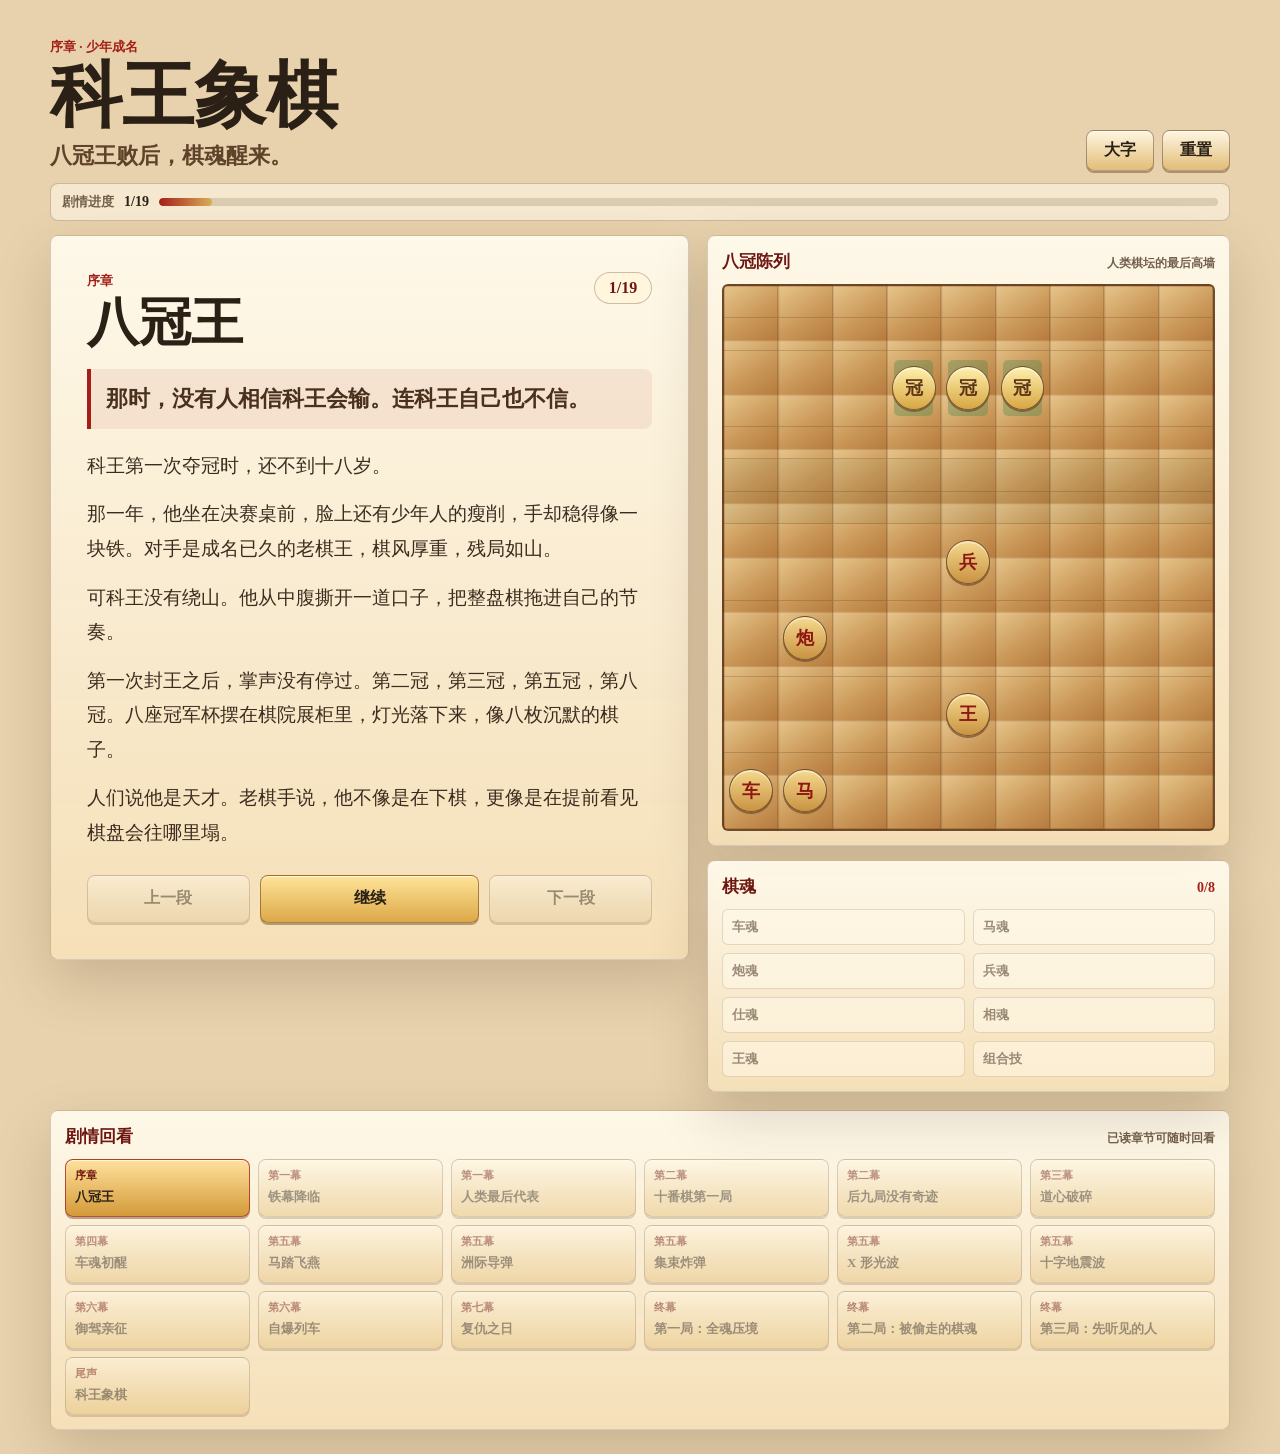
==== commit 89c7e1ee: "Ship story-first narrative build" ====
--- a/index.html
+++ b/index.html
@@ -2,15 +2,19 @@
 <html lang="zh-CN">
   <head>
     <meta charset="UTF-8" />
-    <meta name="viewport" content="width=device-width, initial-scale=1.0" />
+    <meta name="viewport" content="width=device-width, initial-scale=1.0, viewport-fit=cover" />
+    <meta name="theme-color" content="#2b2015" />
     <title>科王象棋</title>
-    <meta name="description" content="科王象棋 / KW Chess 是一款中国象棋变体策略游戏，包含传统规则、觉醒棋子、叠层合体与对弈 AI。" />
+    <meta
+      name="description"
+      content="科王象棋是一款以人类棋手科王、AI 人机大战与觉醒棋魂为主线的象棋剧情游戏。"
+    />
     <link
       rel="icon"
-      href="data:image/svg+xml,%3Csvg xmlns='http://www.w3.org/2000/svg' viewBox='0 0 64 64'%3E%3Ccircle cx='32' cy='32' r='28' fill='%23c8a96e' stroke='%23654321' stroke-width='4'/%3E%3Ctext x='32' y='40' text-anchor='middle' font-size='28' font-weight='bold' fill='%23b22222'%3E%E5%B8%85%3C/text%3E%3C/svg%3E"
+      href="data:image/svg+xml,%3Csvg xmlns='http://www.w3.org/2000/svg' viewBox='0 0 64 64'%3E%3Ccircle cx='32' cy='32' r='28' fill='%23d6b16a' stroke='%23512f1d' stroke-width='4'/%3E%3Ctext x='32' y='42' text-anchor='middle' font-size='28' font-weight='bold' fill='%23a1201a'%3E%E7%8E%8B%3C/text%3E%3C/svg%3E"
     />
-    <script type="module" crossorigin src="./assets/main-Dzpya5Uh.js"></script>
-    <link rel="stylesheet" crossorigin href="./assets/main-CmqaZu65.css">
+    <link rel="stylesheet" href="./assets/story.css" />
+    <script src="./assets/story.js" defer></script>
   </head>
   <body>
     <div id="app"></div>
--- a/assets/story.css
+++ b/assets/story.css
@@ -0,0 +1,656 @@
+:root {
+  color-scheme: light;
+  --ink: #2b2015;
+  --muted: #74614d;
+  --paper: #f7eddb;
+  --paper-strong: #fff8ea;
+  --line: rgba(87, 55, 32, 0.24);
+  --red: #a51f18;
+  --red-deep: #6e1712;
+  --gold: #d9ad58;
+  --gold-soft: #f3d58d;
+  --green: #4d7d54;
+  --black-piece: #2c2924;
+  --shadow: 0 22px 55px rgba(53, 33, 18, 0.18);
+  --radius: 8px;
+  font-family:
+    "Noto Serif SC",
+    "Source Han Serif SC",
+    "Microsoft YaHei",
+    "PingFang SC",
+    serif;
+  background: #e8d2ad;
+}
+
+* {
+  box-sizing: border-box;
+}
+
+html {
+  min-height: 100%;
+  background:
+    linear-gradient(rgba(92, 55, 24, 0.16) 1px, transparent 1px),
+    linear-gradient(90deg, rgba(92, 55, 24, 0.16) 1px, transparent 1px),
+    radial-gradient(circle at 24% 16%, rgba(255, 244, 208, 0.9), transparent 30%),
+    linear-gradient(145deg, #edd8b5 0%, #e7c590 48%, #d5a86d 100%);
+  background-size: 38px 38px, 38px 38px, auto, auto;
+}
+
+body {
+  min-height: 100%;
+  margin: 0;
+  color: var(--ink);
+}
+
+button {
+  font: inherit;
+}
+
+button:disabled {
+  cursor: not-allowed;
+  opacity: 0.45;
+}
+
+.shell {
+  width: min(1180px, calc(100% - 28px));
+  margin: 0 auto;
+  padding: max(18px, env(safe-area-inset-top)) 0 max(24px, env(safe-area-inset-bottom));
+}
+
+.hero {
+  display: grid;
+  grid-template-columns: 1fr auto;
+  gap: 12px;
+  align-items: end;
+  padding: 20px 0 14px;
+}
+
+.hero-copy {
+  min-width: 0;
+}
+
+.eyebrow,
+.scene-act {
+  margin: 0 0 5px;
+  color: var(--red);
+  font-size: 13px;
+  font-weight: 800;
+  letter-spacing: 0;
+}
+
+h1,
+h2,
+p,
+blockquote {
+  margin: 0;
+}
+
+h1 {
+  font-size: clamp(34px, 8vw, 72px);
+  line-height: 0.98;
+  letter-spacing: 0;
+}
+
+.hero-line {
+  margin-top: 9px;
+  color: #5e422a;
+  font-size: clamp(16px, 3.4vw, 22px);
+  font-weight: 700;
+}
+
+.hero-actions {
+  display: flex;
+  gap: 8px;
+  justify-content: flex-end;
+}
+
+.soft-btn,
+.nav-btn,
+.timeline-list button {
+  border: 1px solid rgba(72, 41, 23, 0.42);
+  border-radius: var(--radius);
+  color: var(--ink);
+  background:
+    linear-gradient(180deg, rgba(255, 248, 229, 0.94), rgba(226, 188, 116, 0.95));
+  box-shadow:
+    0 2px 0 rgba(92, 56, 25, 0.42),
+    inset 0 1px 0 rgba(255, 255, 255, 0.7);
+  cursor: pointer;
+  transition: transform 130ms ease, box-shadow 130ms ease, background 130ms ease;
+}
+
+.soft-btn:active,
+.nav-btn:active,
+.timeline-list button:active {
+  transform: translateY(1px);
+  box-shadow:
+    0 1px 0 rgba(92, 56, 25, 0.35),
+    inset 0 1px 0 rgba(255, 255, 255, 0.55);
+}
+
+.soft-btn {
+  min-width: 68px;
+  padding: 9px 12px;
+  font-weight: 800;
+}
+
+.progress-card {
+  grid-column: 1 / -1;
+  display: grid;
+  grid-template-columns: auto auto 1fr;
+  gap: 10px;
+  align-items: center;
+  padding: 9px 11px;
+  border: 1px solid rgba(72, 41, 23, 0.25);
+  border-radius: var(--radius);
+  background: rgba(255, 249, 234, 0.56);
+  backdrop-filter: blur(6px);
+}
+
+.progress-card span {
+  color: var(--muted);
+  font-size: 13px;
+  font-weight: 800;
+}
+
+.progress-card strong {
+  font-size: 14px;
+}
+
+.progress-track {
+  height: 8px;
+  overflow: hidden;
+  border-radius: 999px;
+  background: rgba(99, 67, 36, 0.18);
+}
+
+.progress-track i {
+  display: block;
+  height: 100%;
+  border-radius: inherit;
+  background: linear-gradient(90deg, var(--red), var(--gold));
+}
+
+.stage {
+  display: grid;
+  grid-template-columns: minmax(0, 1.1fr) minmax(330px, 0.9fr);
+  gap: 18px;
+  align-items: start;
+}
+
+.story-panel,
+.board-card,
+.soul-card,
+.timeline {
+  border: 1px solid var(--line);
+  border-radius: var(--radius);
+  background:
+    linear-gradient(180deg, rgba(255, 250, 236, 0.95), rgba(245, 224, 184, 0.92));
+  box-shadow: var(--shadow);
+}
+
+.story-panel {
+  min-height: 620px;
+  padding: clamp(18px, 3.6vw, 36px);
+}
+
+.scene-top {
+  display: flex;
+  gap: 14px;
+  align-items: start;
+  justify-content: space-between;
+}
+
+h2 {
+  font-size: clamp(28px, 5vw, 52px);
+  line-height: 1.08;
+  letter-spacing: 0;
+}
+
+.scene-count {
+  flex: none;
+  min-width: 58px;
+  padding: 6px 8px;
+  border: 1px solid rgba(108, 67, 34, 0.32);
+  border-radius: 999px;
+  color: var(--red-deep);
+  background: rgba(255, 246, 219, 0.76);
+  text-align: center;
+  font-weight: 900;
+}
+
+blockquote {
+  margin-top: 18px;
+  padding: 13px 15px;
+  border-left: 4px solid var(--red);
+  border-radius: 0 var(--radius) var(--radius) 0;
+  color: #49311e;
+  background: rgba(166, 36, 25, 0.08);
+  font-size: clamp(17px, 2.6vw, 22px);
+  font-weight: 800;
+  line-height: 1.55;
+}
+
+.story-text {
+  display: grid;
+  gap: 14px;
+  margin-top: 20px;
+}
+
+.story-text p {
+  color: #3c2c1f;
+  font-size: clamp(16px, 2.7vw, 19px);
+  line-height: 1.82;
+}
+
+html[data-text-size="large"] .story-text p {
+  font-size: clamp(19px, 4.2vw, 23px);
+}
+
+html[data-text-size="large"] blockquote {
+  font-size: clamp(20px, 4.4vw, 26px);
+}
+
+.match-card {
+  display: grid;
+  gap: 10px;
+  margin-top: 22px;
+  padding: 15px;
+  border: 1px solid rgba(165, 31, 24, 0.28);
+  border-radius: var(--radius);
+  background:
+    linear-gradient(135deg, rgba(166, 36, 25, 0.12), rgba(247, 209, 118, 0.26)),
+    rgba(255, 249, 232, 0.86);
+}
+
+.match-heading {
+  display: flex;
+  gap: 10px;
+  align-items: center;
+  justify-content: space-between;
+}
+
+.match-heading span {
+  color: var(--red-deep);
+  font-size: 15px;
+  font-weight: 900;
+}
+
+.match-heading strong {
+  padding: 5px 9px;
+  border-radius: 999px;
+  color: #4b321c;
+  background: var(--gold-soft);
+  font-size: 13px;
+}
+
+.match-card p,
+.match-result,
+.end-note {
+  color: #4c3829;
+  font-size: 15px;
+  line-height: 1.65;
+}
+
+.match-result {
+  padding-top: 8px;
+  border-top: 1px solid rgba(114, 71, 38, 0.18);
+  font-weight: 700;
+}
+
+.scene-actions {
+  display: grid;
+  grid-template-columns: 1fr 1.35fr 1fr;
+  gap: 10px;
+  margin-top: 24px;
+}
+
+.nav-btn {
+  min-height: 48px;
+  padding: 11px 12px;
+  font-weight: 900;
+}
+
+.nav-btn.primary {
+  border-color: rgba(116, 67, 20, 0.58);
+  background: linear-gradient(180deg, #ffe49a, #dca847);
+}
+
+.nav-btn.secondary {
+  background: linear-gradient(180deg, rgba(255, 249, 233, 0.94), rgba(222, 198, 152, 0.88));
+}
+
+.end-note {
+  margin-top: 16px;
+  color: var(--red-deep);
+  font-weight: 800;
+}
+
+.side-panel {
+  display: grid;
+  gap: 14px;
+  position: sticky;
+  top: 12px;
+}
+
+.board-card,
+.soul-card {
+  padding: 14px;
+}
+
+.board-title,
+.soul-head,
+.timeline-head {
+  display: flex;
+  gap: 10px;
+  align-items: baseline;
+  justify-content: space-between;
+  margin-bottom: 11px;
+}
+
+.board-title span,
+.soul-head span,
+.timeline-head span {
+  color: var(--red-deep);
+  font-size: 17px;
+  font-weight: 900;
+}
+
+.board-title small,
+.timeline-head small {
+  color: var(--muted);
+  font-size: 12px;
+  font-weight: 800;
+  text-align: right;
+}
+
+.mini-board {
+  display: grid;
+  grid-template-columns: repeat(9, 1fr);
+  aspect-ratio: 9 / 10;
+  overflow: hidden;
+  border: 2px solid rgba(86, 49, 25, 0.78);
+  border-radius: 6px;
+  background:
+    linear-gradient(rgba(95, 55, 25, 0.22) 1px, transparent 1px),
+    linear-gradient(90deg, rgba(95, 55, 25, 0.22) 1px, transparent 1px),
+    linear-gradient(145deg, #e7c58c, #c99757 58%, #b67b3e);
+  background-size: calc(100% / 9) calc(100% / 10);
+}
+
+.cell {
+  position: relative;
+  display: grid;
+  place-items: center;
+  min-width: 0;
+  min-height: 0;
+  border-right: 1px solid rgba(92, 55, 24, 0.24);
+  border-bottom: 1px solid rgba(92, 55, 24, 0.24);
+}
+
+.cell.river {
+  background: rgba(88, 119, 86, 0.08);
+}
+
+.cell.mark::before,
+.cell.danger::before,
+.cell.beam::before {
+  content: "";
+  position: absolute;
+  inset: 13%;
+  border-radius: 5px;
+}
+
+.cell.mark::before {
+  background: rgba(69, 132, 77, 0.34);
+}
+
+.cell.danger::before {
+  background: rgba(169, 29, 25, 0.32);
+}
+
+.cell.beam::before {
+  background: rgba(218, 171, 75, 0.42);
+}
+
+.piece {
+  position: relative;
+  z-index: 1;
+  display: grid;
+  place-items: center;
+  width: 82%;
+  aspect-ratio: 1;
+  border: 1px solid rgba(78, 43, 22, 0.72);
+  border-radius: 50%;
+  font-size: clamp(12px, 3.2vw, 18px);
+  font-weight: 950;
+  line-height: 1;
+  box-shadow:
+    0 2px 0 rgba(74, 42, 21, 0.48),
+    inset 0 2px 0 rgba(255, 255, 255, 0.42);
+}
+
+.piece.red {
+  color: #8f1713;
+  background: linear-gradient(180deg, #f5d98e, #c99342);
+}
+
+.piece.black {
+  color: #f7e5bd;
+  background: linear-gradient(180deg, #4a4034, #1f1d19);
+}
+
+.piece.gold {
+  color: #5c3417;
+  background: linear-gradient(180deg, #fff1ad, #d8a642);
+}
+
+.piece.soul {
+  outline: 2px solid rgba(255, 236, 152, 0.86);
+  outline-offset: 1px;
+}
+
+.piece i {
+  position: absolute;
+  right: -4px;
+  bottom: -4px;
+  display: grid;
+  place-items: center;
+  width: 16px;
+  height: 16px;
+  border-radius: 50%;
+  color: #fff8df;
+  background: var(--red);
+  font-size: 10px;
+  font-style: normal;
+}
+
+.soul-head strong {
+  color: var(--red);
+  font-size: 14px;
+}
+
+.soul-grid {
+  display: grid;
+  grid-template-columns: repeat(2, 1fr);
+  gap: 8px;
+}
+
+.soul-grid span {
+  min-height: 34px;
+  padding: 8px 9px;
+  border: 1px solid rgba(91, 57, 32, 0.16);
+  border-radius: 6px;
+  color: rgba(66, 45, 30, 0.52);
+  background: rgba(255, 250, 234, 0.52);
+  font-size: 13px;
+  font-weight: 900;
+}
+
+.soul-grid span.on {
+  color: #5e321b;
+  border-color: rgba(172, 42, 28, 0.34);
+  background: linear-gradient(180deg, #ffe6a7, #e5bd64);
+}
+
+.timeline {
+  margin-top: 18px;
+  padding: 14px;
+}
+
+.timeline-list {
+  display: grid;
+  grid-template-columns: repeat(6, minmax(0, 1fr));
+  gap: 8px;
+}
+
+.timeline-list button {
+  display: grid;
+  gap: 3px;
+  min-height: 58px;
+  padding: 8px 9px;
+  text-align: left;
+}
+
+.timeline-list button.active {
+  border-color: rgba(165, 31, 24, 0.75);
+  background: linear-gradient(180deg, #ffe19c, #d49a3a);
+}
+
+.timeline-list button span {
+  color: var(--red-deep);
+  font-size: 11px;
+  font-weight: 900;
+}
+
+.timeline-list button strong {
+  overflow: hidden;
+  font-size: 13px;
+  line-height: 1.25;
+  text-overflow: ellipsis;
+  white-space: nowrap;
+}
+
+@media (max-width: 900px) {
+  .shell {
+    width: min(100% - 18px, 640px);
+  }
+
+  .stage {
+    grid-template-columns: 1fr;
+  }
+
+  .side-panel {
+    position: static;
+  }
+
+  .story-panel {
+    min-height: auto;
+  }
+
+  .timeline-list {
+    grid-template-columns: repeat(3, minmax(0, 1fr));
+  }
+}
+
+@media (max-width: 560px) {
+  .shell {
+    width: min(100% - 14px, 430px);
+    padding-top: max(10px, env(safe-area-inset-top));
+  }
+
+  .hero {
+    grid-template-columns: 1fr;
+    gap: 9px;
+    padding: 12px 0 10px;
+  }
+
+  h1 {
+    font-size: clamp(36px, 15vw, 56px);
+  }
+
+  .hero-line {
+    margin-top: 5px;
+  }
+
+  .hero-actions {
+    display: grid;
+    grid-template-columns: repeat(2, 1fr);
+  }
+
+  .soft-btn {
+    min-height: 40px;
+  }
+
+  .progress-card {
+    grid-template-columns: auto auto;
+  }
+
+  .progress-track {
+    grid-column: 1 / -1;
+  }
+
+  .board-card,
+  .soul-card,
+  .timeline,
+  .story-panel {
+    padding: 12px;
+  }
+
+  .board-title {
+    display: grid;
+    gap: 3px;
+  }
+
+  .board-title small {
+    text-align: left;
+  }
+
+  .mini-board {
+    max-height: min(58vh, 390px);
+  }
+
+  .story-text {
+    gap: 12px;
+  }
+
+  .story-text p {
+    line-height: 1.74;
+  }
+
+  blockquote {
+    margin-top: 14px;
+    padding: 11px 12px;
+  }
+
+  .scene-actions {
+    grid-template-columns: 0.9fr 1.2fr 0.9fr;
+    gap: 7px;
+    margin-top: 18px;
+  }
+
+  .nav-btn {
+    min-height: 44px;
+    padding: 9px 7px;
+    font-size: 15px;
+  }
+
+  .match-card {
+    margin-top: 16px;
+    padding: 12px;
+  }
+
+  .timeline-list {
+    grid-template-columns: repeat(2, minmax(0, 1fr));
+  }
+}
+
+@media (max-width: 360px) {
+  .scene-actions {
+    grid-template-columns: 1fr;
+  }
+
+  .timeline-list {
+    grid-template-columns: 1fr;
+  }
+}
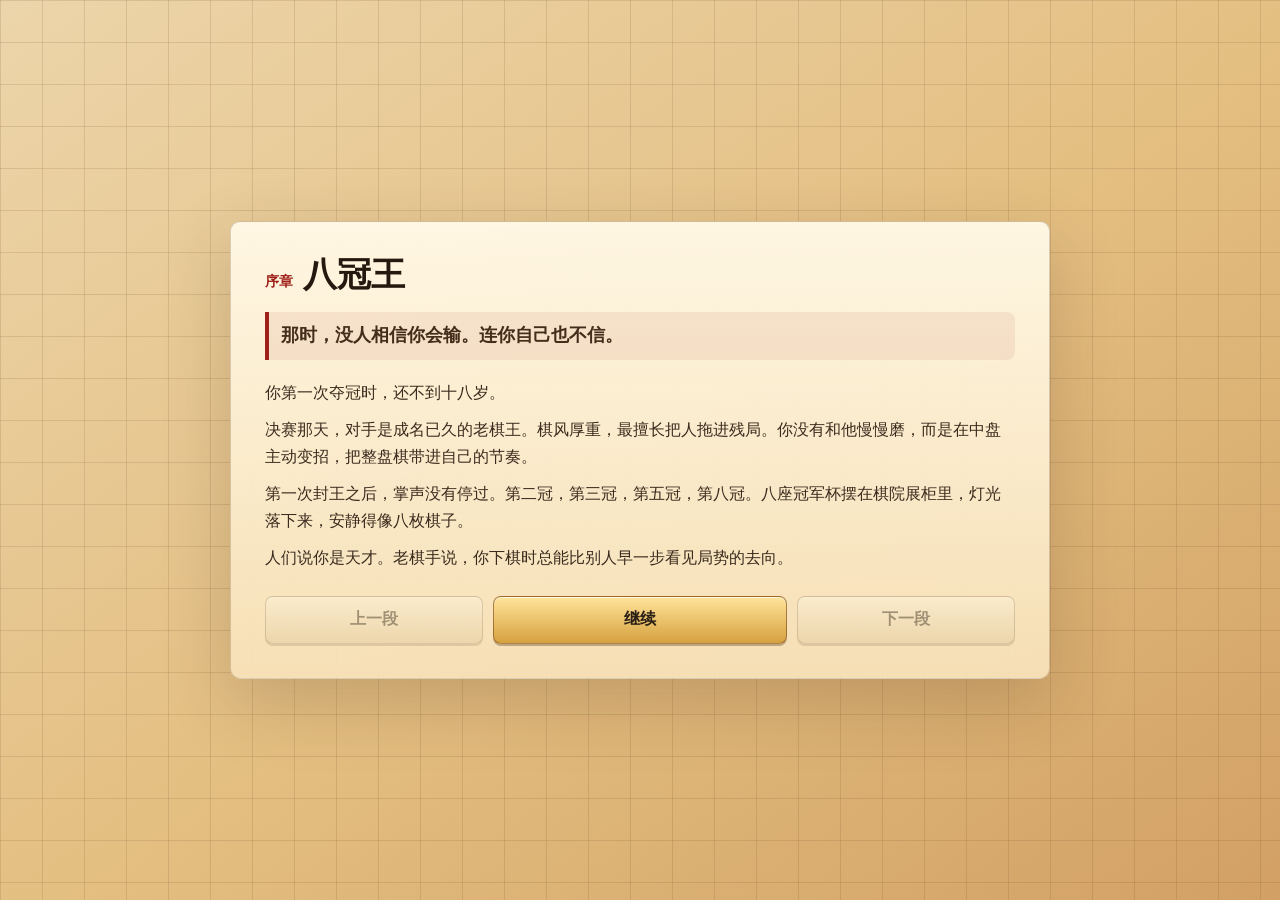
==== commit 0505a71a: "Polish story copy and typography" ====
--- a/index.html
+++ b/index.html
@@ -7,7 +7,7 @@
     <title>科王象棋</title>
     <meta
       name="description"
-      content="科王象棋是一款以人类棋手科王、AI 人机大战与觉醒棋魂为主线的象棋剧情游戏。"
+      content="科王象棋是一款以你、AI 人机大战与觉醒棋魂为主线的象棋剧情游戏。"
     />
     <link
       rel="icon"
--- a/assets/story.css
+++ b/assets/story.css
@@ -1,25 +1,20 @@
 :root {
   color-scheme: light;
   --ink: #2b2015;
-  --muted: #74614d;
-  --paper: #f7eddb;
-  --paper-strong: #fff8ea;
-  --line: rgba(87, 55, 32, 0.24);
-  --red: #a51f18;
-  --red-deep: #6e1712;
-  --gold: #d9ad58;
-  --gold-soft: #f3d58d;
-  --green: #4d7d54;
-  --black-piece: #2c2924;
-  --shadow: 0 22px 55px rgba(53, 33, 18, 0.18);
-  --radius: 8px;
+  --muted: #7a6653;
+  --red: #9f2019;
+  --red-deep: #6f1712;
+  --gold: #d7a646;
+  --paper: #fff3d7;
+  --paper-soft: #f7e4bc;
+  --line: rgba(89, 55, 28, 0.22);
+  --shadow: 0 24px 70px rgba(64, 39, 19, 0.2);
   font-family:
     "Noto Serif SC",
     "Source Han Serif SC",
     "Microsoft YaHei",
     "PingFang SC",
     serif;
-  background: #e8d2ad;
 }
 
 * {
@@ -29,11 +24,10 @@
 html {
   min-height: 100%;
   background:
-    linear-gradient(rgba(92, 55, 24, 0.16) 1px, transparent 1px),
-    linear-gradient(90deg, rgba(92, 55, 24, 0.16) 1px, transparent 1px),
-    radial-gradient(circle at 24% 16%, rgba(255, 244, 208, 0.9), transparent 30%),
-    linear-gradient(145deg, #edd8b5 0%, #e7c590 48%, #d5a86d 100%);
-  background-size: 38px 38px, 38px 38px, auto, auto;
+    linear-gradient(rgba(95, 60, 31, 0.14) 1px, transparent 1px),
+    linear-gradient(90deg, rgba(95, 60, 31, 0.14) 1px, transparent 1px),
+    linear-gradient(145deg, #ecd5aa 0%, #e4bf82 52%, #d2a064 100%);
+  background-size: 42px 42px, 42px 42px, auto;
 }
 
 body {
@@ -48,609 +42,163 @@
 
 button:disabled {
   cursor: not-allowed;
-  opacity: 0.45;
+  opacity: 0.42;
 }
 
 .shell {
-  width: min(1180px, calc(100% - 28px));
+  display: grid;
+  place-items: center;
+  width: min(100% - 24px, 820px);
+  min-height: 100vh;
   margin: 0 auto;
-  padding: max(18px, env(safe-area-inset-top)) 0 max(24px, env(safe-area-inset-bottom));
-}
-
-.hero {
-  display: grid;
-  grid-template-columns: 1fr auto;
-  gap: 12px;
-  align-items: end;
-  padding: 20px 0 14px;
-}
-
-.hero-copy {
+  padding: max(18px, env(safe-area-inset-top)) 0 max(18px, env(safe-area-inset-bottom));
+}
+
+.story-panel {
+  width: 100%;
+  padding: clamp(18px, 3.4vw, 34px);
+  border: 1px solid var(--line);
+  border-radius: 10px;
+  background:
+    linear-gradient(180deg, rgba(255, 248, 229, 0.97), rgba(247, 225, 184, 0.94));
+  box-shadow: var(--shadow);
+}
+
+.scene-heading {
+  display: flex;
+  gap: 10px;
+  align-items: baseline;
   min-width: 0;
 }
 
-.eyebrow,
 .scene-act {
-  margin: 0 0 5px;
+  flex: none;
+  margin: 0;
   color: var(--red);
-  font-size: 13px;
-  font-weight: 800;
-  letter-spacing: 0;
+  font-size: 14px;
+  font-weight: 900;
 }
 
 h1,
-h2,
 p,
 blockquote {
   margin: 0;
 }
 
 h1 {
-  font-size: clamp(34px, 8vw, 72px);
-  line-height: 0.98;
+  color: #24180f;
+  font-size: clamp(24px, 3.5vw, 34px);
+  line-height: 1.12;
   letter-spacing: 0;
 }
 
-.hero-line {
-  margin-top: 9px;
-  color: #5e422a;
-  font-size: clamp(16px, 3.4vw, 22px);
-  font-weight: 700;
-}
-
-.hero-actions {
-  display: flex;
-  gap: 8px;
-  justify-content: flex-end;
-}
-
-.soft-btn,
-.nav-btn,
-.timeline-list button {
-  border: 1px solid rgba(72, 41, 23, 0.42);
-  border-radius: var(--radius);
-  color: var(--ink);
-  background:
-    linear-gradient(180deg, rgba(255, 248, 229, 0.94), rgba(226, 188, 116, 0.95));
-  box-shadow:
-    0 2px 0 rgba(92, 56, 25, 0.42),
-    inset 0 1px 0 rgba(255, 255, 255, 0.7);
-  cursor: pointer;
-  transition: transform 130ms ease, box-shadow 130ms ease, background 130ms ease;
-}
-
-.soft-btn:active,
-.nav-btn:active,
-.timeline-list button:active {
-  transform: translateY(1px);
-  box-shadow:
-    0 1px 0 rgba(92, 56, 25, 0.35),
-    inset 0 1px 0 rgba(255, 255, 255, 0.55);
-}
-
-.soft-btn {
-  min-width: 68px;
-  padding: 9px 12px;
-  font-weight: 800;
-}
-
-.progress-card {
-  grid-column: 1 / -1;
-  display: grid;
-  grid-template-columns: auto auto 1fr;
-  gap: 10px;
-  align-items: center;
-  padding: 9px 11px;
-  border: 1px solid rgba(72, 41, 23, 0.25);
-  border-radius: var(--radius);
-  background: rgba(255, 249, 234, 0.56);
-  backdrop-filter: blur(6px);
-}
-
-.progress-card span {
-  color: var(--muted);
-  font-size: 13px;
-  font-weight: 800;
-}
-
-.progress-card strong {
-  font-size: 14px;
-}
-
-.progress-track {
-  height: 8px;
-  overflow: hidden;
-  border-radius: 999px;
-  background: rgba(99, 67, 36, 0.18);
-}
-
-.progress-track i {
-  display: block;
-  height: 100%;
-  border-radius: inherit;
-  background: linear-gradient(90deg, var(--red), var(--gold));
-}
-
-.stage {
-  display: grid;
-  grid-template-columns: minmax(0, 1.1fr) minmax(330px, 0.9fr);
-  gap: 18px;
-  align-items: start;
-}
-
-.story-panel,
-.board-card,
-.soul-card,
-.timeline {
-  border: 1px solid var(--line);
-  border-radius: var(--radius);
-  background:
-    linear-gradient(180deg, rgba(255, 250, 236, 0.95), rgba(245, 224, 184, 0.92));
-  box-shadow: var(--shadow);
-}
-
-.story-panel {
-  min-height: 620px;
-  padding: clamp(18px, 3.6vw, 36px);
-}
-
-.scene-top {
-  display: flex;
-  gap: 14px;
-  align-items: start;
-  justify-content: space-between;
-}
-
-h2 {
-  font-size: clamp(28px, 5vw, 52px);
-  line-height: 1.08;
-  letter-spacing: 0;
-}
-
-.scene-count {
-  flex: none;
-  min-width: 58px;
-  padding: 6px 8px;
-  border: 1px solid rgba(108, 67, 34, 0.32);
-  border-radius: 999px;
-  color: var(--red-deep);
-  background: rgba(255, 246, 219, 0.76);
-  text-align: center;
-  font-weight: 900;
-}
-
 blockquote {
-  margin-top: 18px;
-  padding: 13px 15px;
+  margin-top: clamp(12px, 2.4vw, 18px);
+  padding: 10px 12px;
   border-left: 4px solid var(--red);
-  border-radius: 0 var(--radius) var(--radius) 0;
-  color: #49311e;
-  background: rgba(166, 36, 25, 0.08);
-  font-size: clamp(17px, 2.6vw, 22px);
-  font-weight: 800;
+  border-radius: 0 8px 8px 0;
+  color: #442d1b;
+  background: rgba(159, 32, 25, 0.08);
+  font-size: clamp(15px, 2.2vw, 18px);
+  font-weight: 850;
   line-height: 1.55;
 }
 
 .story-text {
   display: grid;
-  gap: 14px;
-  margin-top: 20px;
+  gap: 10px;
+  margin-top: clamp(14px, 2.4vw, 20px);
 }
 
 .story-text p {
-  color: #3c2c1f;
-  font-size: clamp(16px, 2.7vw, 19px);
-  line-height: 1.82;
-}
-
-html[data-text-size="large"] .story-text p {
-  font-size: clamp(19px, 4.2vw, 23px);
-}
-
-html[data-text-size="large"] blockquote {
-  font-size: clamp(20px, 4.4vw, 26px);
-}
-
-.match-card {
-  display: grid;
-  gap: 10px;
-  margin-top: 22px;
-  padding: 15px;
-  border: 1px solid rgba(165, 31, 24, 0.28);
-  border-radius: var(--radius);
-  background:
-    linear-gradient(135deg, rgba(166, 36, 25, 0.12), rgba(247, 209, 118, 0.26)),
-    rgba(255, 249, 232, 0.86);
-}
-
-.match-heading {
-  display: flex;
-  gap: 10px;
-  align-items: center;
-  justify-content: space-between;
-}
-
-.match-heading span {
-  color: var(--red-deep);
-  font-size: 15px;
-  font-weight: 900;
-}
-
-.match-heading strong {
-  padding: 5px 9px;
-  border-radius: 999px;
-  color: #4b321c;
-  background: var(--gold-soft);
-  font-size: 13px;
-}
-
-.match-card p,
-.match-result,
-.end-note {
-  color: #4c3829;
-  font-size: 15px;
-  line-height: 1.65;
-}
-
-.match-result {
-  padding-top: 8px;
-  border-top: 1px solid rgba(114, 71, 38, 0.18);
-  font-weight: 700;
+  color: #3b2b1e;
+  font-size: clamp(14px, 2vw, 16px);
+  line-height: 1.68;
+}
+
+.match-text {
+  margin-top: 12px;
+  padding-top: 12px;
+  border-top: 1px solid rgba(105, 66, 35, 0.16);
 }
 
 .scene-actions {
   display: grid;
   grid-template-columns: 1fr 1.35fr 1fr;
   gap: 10px;
-  margin-top: 24px;
+  margin-top: clamp(16px, 2.6vw, 24px);
 }
 
 .nav-btn {
   min-height: 48px;
-  padding: 11px 12px;
+  padding: 10px 12px;
+  border: 1px solid rgba(75, 45, 23, 0.42);
+  border-radius: 8px;
+  color: var(--ink);
+  background: linear-gradient(180deg, rgba(255, 248, 229, 0.95), rgba(222, 198, 152, 0.9));
+  box-shadow:
+    0 2px 0 rgba(88, 53, 25, 0.35),
+    inset 0 1px 0 rgba(255, 255, 255, 0.72);
+  cursor: pointer;
   font-weight: 900;
+  transition: transform 120ms ease, box-shadow 120ms ease;
 }
 
 .nav-btn.primary {
   border-color: rgba(116, 67, 20, 0.58);
-  background: linear-gradient(180deg, #ffe49a, #dca847);
-}
-
-.nav-btn.secondary {
-  background: linear-gradient(180deg, rgba(255, 249, 233, 0.94), rgba(222, 198, 152, 0.88));
-}
-
-.end-note {
-  margin-top: 16px;
-  color: var(--red-deep);
-  font-weight: 800;
-}
-
-.side-panel {
-  display: grid;
-  gap: 14px;
-  position: sticky;
-  top: 12px;
-}
-
-.board-card,
-.soul-card {
-  padding: 14px;
-}
-
-.board-title,
-.soul-head,
-.timeline-head {
-  display: flex;
-  gap: 10px;
-  align-items: baseline;
-  justify-content: space-between;
-  margin-bottom: 11px;
-}
-
-.board-title span,
-.soul-head span,
-.timeline-head span {
-  color: var(--red-deep);
-  font-size: 17px;
-  font-weight: 900;
-}
-
-.board-title small,
-.timeline-head small {
-  color: var(--muted);
-  font-size: 12px;
-  font-weight: 800;
-  text-align: right;
-}
-
-.mini-board {
-  display: grid;
-  grid-template-columns: repeat(9, 1fr);
-  aspect-ratio: 9 / 10;
-  overflow: hidden;
-  border: 2px solid rgba(86, 49, 25, 0.78);
-  border-radius: 6px;
-  background:
-    linear-gradient(rgba(95, 55, 25, 0.22) 1px, transparent 1px),
-    linear-gradient(90deg, rgba(95, 55, 25, 0.22) 1px, transparent 1px),
-    linear-gradient(145deg, #e7c58c, #c99757 58%, #b67b3e);
-  background-size: calc(100% / 9) calc(100% / 10);
-}
-
-.cell {
-  position: relative;
-  display: grid;
-  place-items: center;
-  min-width: 0;
-  min-height: 0;
-  border-right: 1px solid rgba(92, 55, 24, 0.24);
-  border-bottom: 1px solid rgba(92, 55, 24, 0.24);
-}
-
-.cell.river {
-  background: rgba(88, 119, 86, 0.08);
-}
-
-.cell.mark::before,
-.cell.danger::before,
-.cell.beam::before {
-  content: "";
-  position: absolute;
-  inset: 13%;
-  border-radius: 5px;
-}
-
-.cell.mark::before {
-  background: rgba(69, 132, 77, 0.34);
-}
-
-.cell.danger::before {
-  background: rgba(169, 29, 25, 0.32);
-}
-
-.cell.beam::before {
-  background: rgba(218, 171, 75, 0.42);
-}
-
-.piece {
-  position: relative;
-  z-index: 1;
-  display: grid;
-  place-items: center;
-  width: 82%;
-  aspect-ratio: 1;
-  border: 1px solid rgba(78, 43, 22, 0.72);
-  border-radius: 50%;
-  font-size: clamp(12px, 3.2vw, 18px);
-  font-weight: 950;
-  line-height: 1;
+  background: linear-gradient(180deg, #ffe49a, #d6a13f);
+}
+
+.nav-btn:active {
+  transform: translateY(1px);
   box-shadow:
-    0 2px 0 rgba(74, 42, 21, 0.48),
-    inset 0 2px 0 rgba(255, 255, 255, 0.42);
-}
-
-.piece.red {
-  color: #8f1713;
-  background: linear-gradient(180deg, #f5d98e, #c99342);
-}
-
-.piece.black {
-  color: #f7e5bd;
-  background: linear-gradient(180deg, #4a4034, #1f1d19);
-}
-
-.piece.gold {
-  color: #5c3417;
-  background: linear-gradient(180deg, #fff1ad, #d8a642);
-}
-
-.piece.soul {
-  outline: 2px solid rgba(255, 236, 152, 0.86);
-  outline-offset: 1px;
-}
-
-.piece i {
-  position: absolute;
-  right: -4px;
-  bottom: -4px;
-  display: grid;
-  place-items: center;
-  width: 16px;
-  height: 16px;
-  border-radius: 50%;
-  color: #fff8df;
-  background: var(--red);
-  font-size: 10px;
-  font-style: normal;
-}
-
-.soul-head strong {
-  color: var(--red);
-  font-size: 14px;
-}
-
-.soul-grid {
-  display: grid;
-  grid-template-columns: repeat(2, 1fr);
-  gap: 8px;
-}
-
-.soul-grid span {
-  min-height: 34px;
-  padding: 8px 9px;
-  border: 1px solid rgba(91, 57, 32, 0.16);
-  border-radius: 6px;
-  color: rgba(66, 45, 30, 0.52);
-  background: rgba(255, 250, 234, 0.52);
-  font-size: 13px;
-  font-weight: 900;
-}
-
-.soul-grid span.on {
-  color: #5e321b;
-  border-color: rgba(172, 42, 28, 0.34);
-  background: linear-gradient(180deg, #ffe6a7, #e5bd64);
-}
-
-.timeline {
-  margin-top: 18px;
-  padding: 14px;
-}
-
-.timeline-list {
-  display: grid;
-  grid-template-columns: repeat(6, minmax(0, 1fr));
-  gap: 8px;
-}
-
-.timeline-list button {
-  display: grid;
-  gap: 3px;
-  min-height: 58px;
-  padding: 8px 9px;
-  text-align: left;
-}
-
-.timeline-list button.active {
-  border-color: rgba(165, 31, 24, 0.75);
-  background: linear-gradient(180deg, #ffe19c, #d49a3a);
-}
-
-.timeline-list button span {
-  color: var(--red-deep);
-  font-size: 11px;
-  font-weight: 900;
-}
-
-.timeline-list button strong {
-  overflow: hidden;
-  font-size: 13px;
-  line-height: 1.25;
-  text-overflow: ellipsis;
-  white-space: nowrap;
-}
-
-@media (max-width: 900px) {
-  .shell {
-    width: min(100% - 18px, 640px);
-  }
-
-  .stage {
-    grid-template-columns: 1fr;
-  }
-
-  .side-panel {
-    position: static;
-  }
-
-  .story-panel {
-    min-height: auto;
-  }
-
-  .timeline-list {
-    grid-template-columns: repeat(3, minmax(0, 1fr));
-  }
+    0 1px 0 rgba(88, 53, 25, 0.28),
+    inset 0 1px 0 rgba(255, 255, 255, 0.55);
 }
 
 @media (max-width: 560px) {
   .shell {
     width: min(100% - 14px, 430px);
+    align-items: start;
     padding-top: max(10px, env(safe-area-inset-top));
   }
 
-  .hero {
-    grid-template-columns: 1fr;
+  .story-panel {
+    padding: 14px 12px;
+  }
+
+  h1 {
+    font-size: clamp(24px, 7vw, 32px);
+  }
+
+  blockquote {
+    padding: 9px 10px;
+    font-size: 15px;
+  }
+
+  .story-text {
     gap: 9px;
-    padding: 12px 0 10px;
-  }
-
-  h1 {
-    font-size: clamp(36px, 15vw, 56px);
-  }
-
-  .hero-line {
-    margin-top: 5px;
-  }
-
-  .hero-actions {
-    display: grid;
-    grid-template-columns: repeat(2, 1fr);
-  }
-
-  .soft-btn {
-    min-height: 40px;
-  }
-
-  .progress-card {
-    grid-template-columns: auto auto;
-  }
-
-  .progress-track {
-    grid-column: 1 / -1;
-  }
-
-  .board-card,
-  .soul-card,
-  .timeline,
-  .story-panel {
-    padding: 12px;
-  }
-
-  .board-title {
-    display: grid;
-    gap: 3px;
-  }
-
-  .board-title small {
-    text-align: left;
-  }
-
-  .mini-board {
-    max-height: min(58vh, 390px);
-  }
-
-  .story-text {
-    gap: 12px;
   }
 
   .story-text p {
-    line-height: 1.74;
-  }
-
-  blockquote {
-    margin-top: 14px;
-    padding: 11px 12px;
+    font-size: 14px;
+    line-height: 1.62;
   }
 
   .scene-actions {
-    grid-template-columns: 0.9fr 1.2fr 0.9fr;
+    grid-template-columns: 0.85fr 1.2fr 0.85fr;
     gap: 7px;
-    margin-top: 18px;
   }
 
   .nav-btn {
     min-height: 44px;
-    padding: 9px 7px;
+    padding: 9px 6px;
     font-size: 15px;
   }
-
-  .match-card {
-    margin-top: 16px;
-    padding: 12px;
-  }
-
-  .timeline-list {
-    grid-template-columns: repeat(2, minmax(0, 1fr));
-  }
-}
-
-@media (max-width: 360px) {
+}
+
+@media (max-width: 340px) {
   .scene-actions {
     grid-template-columns: 1fr;
   }
-
-  .timeline-list {
-    grid-template-columns: 1fr;
-  }
-}
+}
